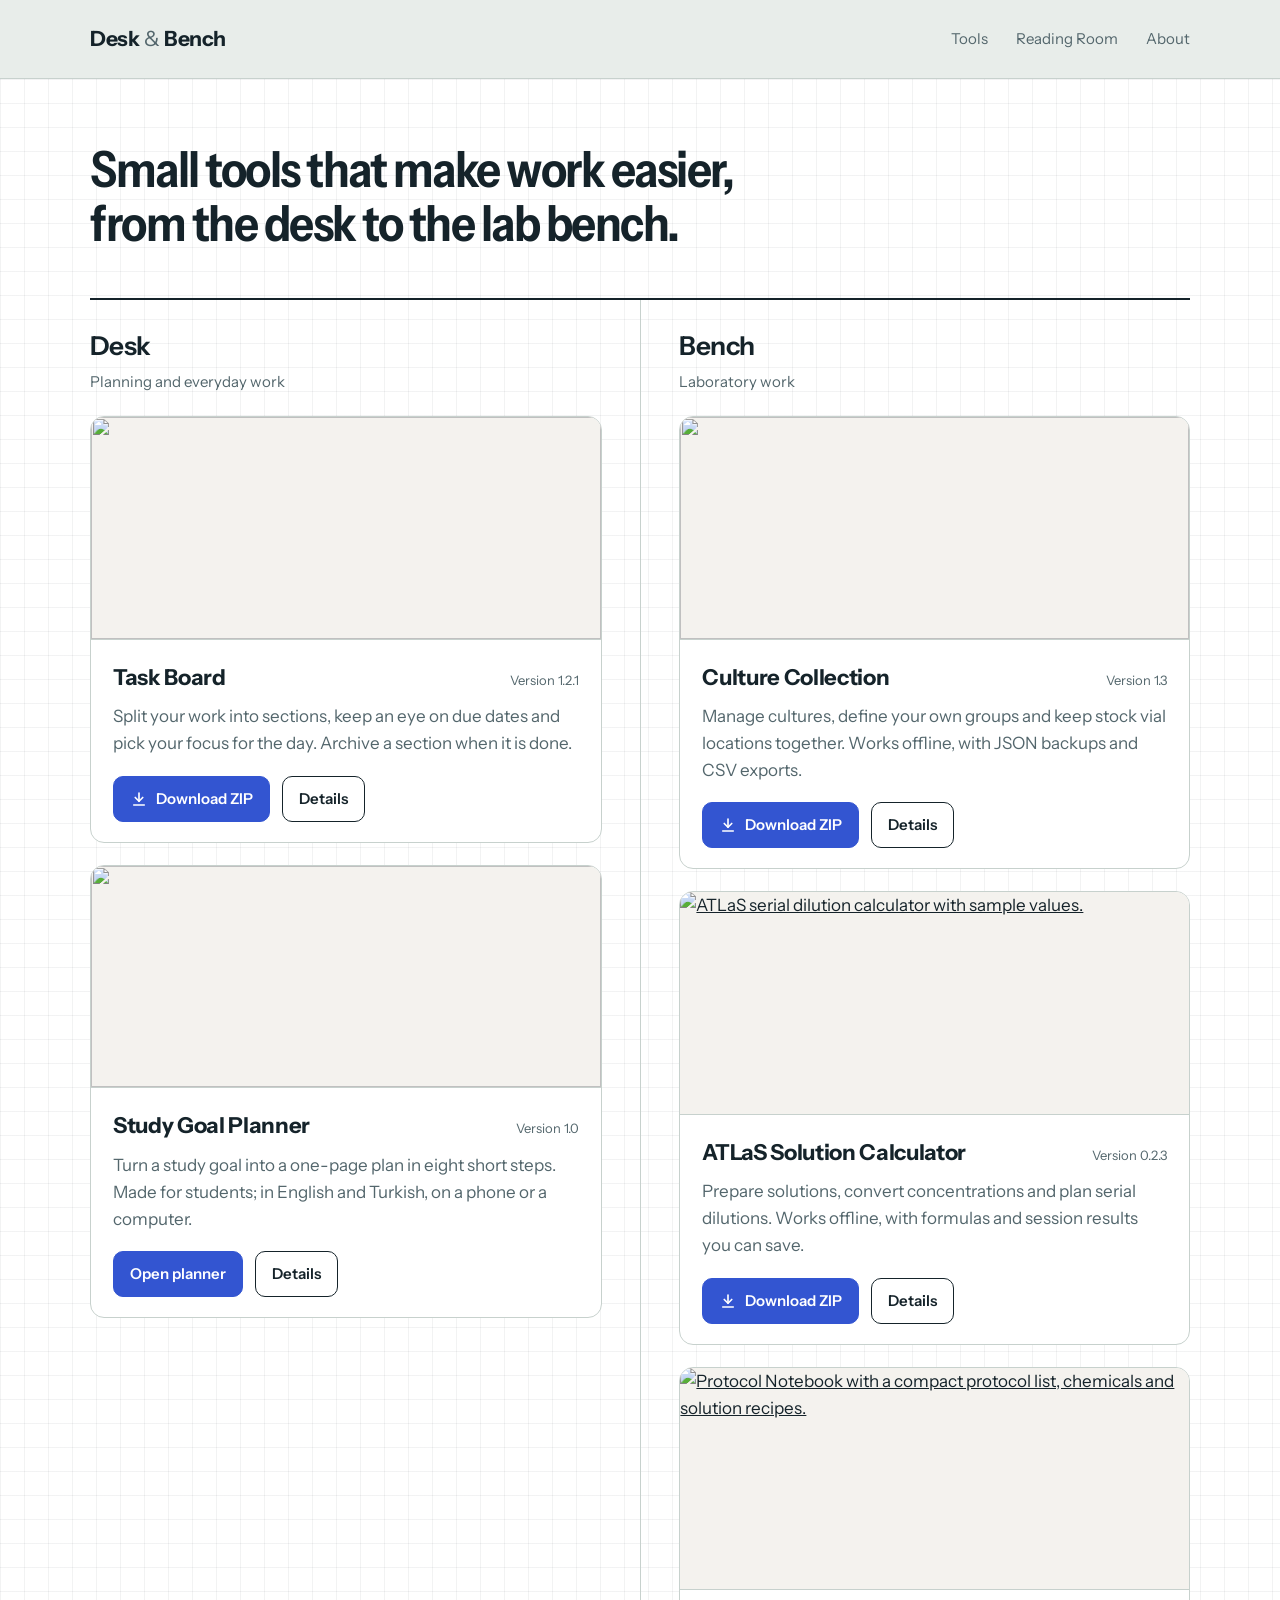
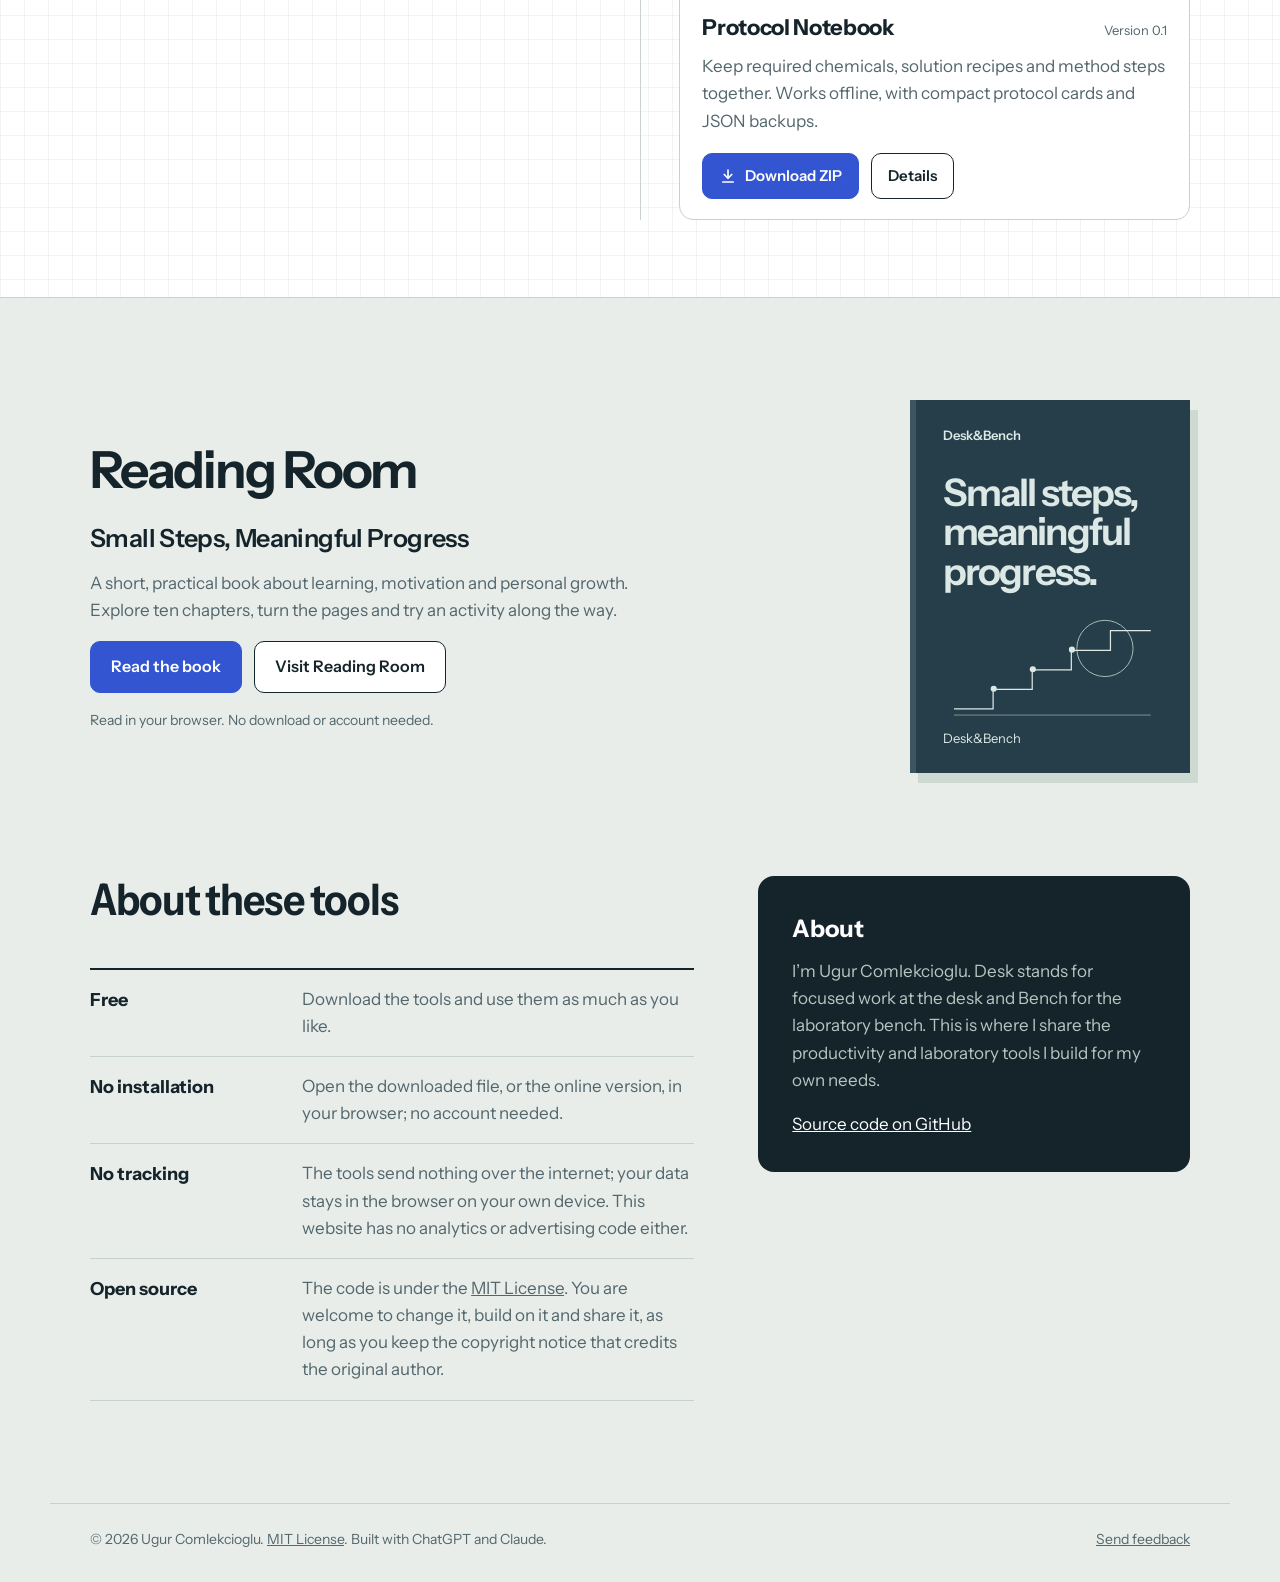
==== index.html @ 427b389a "Update Task Board to 1.2.1 without weekly and streak counters" ====
<!doctype html>
<html lang="en">
<head>
<meta charset="utf-8">
<meta name="viewport" content="width=device-width,initial-scale=1">
<title>Desk &amp; Bench — Small tools for work and science</title>
<meta name="description" content="Free productivity and laboratory tools. Tools for planning, study goals, culture inventory and solution calculations. Use them offline, without an account.">
<link rel="canonical" href="https://ugurlab.github.io/desk-and-bench/">
<meta property="og:title" content="Desk &amp; Bench — Small tools for work and science">
<meta property="og:description" content="Free productivity and laboratory tools. Tools for planning, study goals, culture inventory and solution calculations. Use them offline, without an account.">
<meta property="og:type" content="website">
<meta property="og:url" content="https://ugurlab.github.io/desk-and-bench/">
<meta property="og:image" content="https://ugurlab.github.io/task-board/assets/board-en-1200.webp">
<meta name="theme-color" content="#e8edea">
<link rel="preconnect" href="https://fonts.googleapis.com">
<link rel="preconnect" href="https://fonts.gstatic.com" crossorigin>
<link rel="stylesheet" href="https://fonts.googleapis.com/css2?family=Instrument+Sans:wdth,wght@75..100,400..700&amp;display=swap">
<link rel="stylesheet" href="style.css">
<link rel="stylesheet" href="reading-room.css">
</head>
<body>
<a class="skip" href="#main">Skip to content</a>
<header class="wrap site-head">
  <a class="brand" href="index.html">Desk<span class="amp">&amp;</span>Bench</a>
  <nav class="site-nav" aria-label="Main navigation">
    <a class="hide-sm" href="#tools">Tools</a>
    <a href="#reading-room">Reading Room</a>
    <a class="hide-sm" href="#about">About</a>
  </nav>
</header>
<main id="main">
<section class="hero" id="tools" aria-labelledby="h1">
  <div class="wrap hero-inner">
    <h1 id="h1">Small tools that make work easier, from the desk to the lab bench.</h1>
    <div class="shelves">
      <div class="shelf">
        <h2 class="shelf-name">Desk</h2><p class="shelf-what">Planning and everyday work</p>
        <article class="tool">
          <a class="thumb" href="/task-board/" tabindex="-1" aria-hidden="true"><img src="/task-board/assets/board-1.2.1-1200.webp" width="1200" height="675" alt="" loading="lazy"></a>
          <div class="tool-body">
            <div class="tool-top"><h3><a href="/task-board/" style="text-decoration:none">Task Board</a></h3><span class="version">Version 1.2.1</span></div>
            <p>Split your work into sections, keep an eye on due dates and pick your focus for the day. Archive a section when it is done.</p>
            <div class="actions">
              <a class="btn primary" href="https://github.com/ugurlab/task-board/releases/download/v1.2.1/task-board-1.2.1.zip"><svg viewBox="0 0 24 24" fill="none" stroke="currentColor" stroke-width="2.2" stroke-linecap="round" stroke-linejoin="round" aria-hidden="true"><path d="M12 4v11"/><path d="m7 10 5 5 5-5"/><path d="M5 20h14"/></svg>Download ZIP</a>
              <a class="btn" href="/task-board/">Details</a>
            </div>
          </div>
        </article>
        <article class="tool">
          <a class="thumb" href="/study-goal-planner/" tabindex="-1" aria-hidden="true"><img src="/study-goal-planner/assets/planner-en-1200.webp" width="1200" height="750" alt="" loading="lazy"></a>
          <div class="tool-body">
            <div class="tool-top"><h3><a href="/study-goal-planner/" style="text-decoration:none">Study Goal Planner</a></h3><span class="version">Version 1.0</span></div>
            <p>Turn a study goal into a one-page plan in eight short steps. Made for students; in English and Turkish, on a phone or a computer.</p>
            <div class="actions">
              <a class="btn primary" href="/study-goal-planner/app/">Open planner</a>
              <a class="btn" href="/study-goal-planner/">Details</a>
            </div>
          </div>
        </article>
      </div>
      <div class="shelf">
        <h2 class="shelf-name">Bench</h2><p class="shelf-what">Laboratory work</p>
        <article class="tool"><a class="thumb" href="/culture-collection/" tabindex="-1" aria-hidden="true"><img src="/culture-collection/assets/collection-en-1200.webp" width="1200" height="833" alt="" loading="lazy"></a><div class="tool-body"><div class="tool-top"><h3><a href="/culture-collection/" style="text-decoration:none">Culture Collection</a></h3><span class="version">Version 1.3</span></div><p>Manage cultures, define your own groups and keep stock vial locations together. Works offline, with JSON backups and CSV exports.</p><div class="actions"><a class="btn primary" href="/culture-collection/culture-collection.zip" download="desk-and-bench-culture-collection.zip"><svg viewBox="0 0 24 24" fill="none" stroke="currentColor" stroke-width="2.2" stroke-linecap="round" stroke-linejoin="round" aria-hidden="true"><path d="M12 4v11"/><path d="m7 10 5 5 5-5"/><path d="M5 20h14"/></svg>Download ZIP</a><a class="btn" href="/culture-collection/">Details</a></div></div></article>
      
<article class="tool"><a class="thumb" href="/atlas-solution-calculator/" tabindex="-1" aria-hidden="true"><img src="/atlas-solution-calculator/assets/atlas-0.2.3-1200.webp" width="1200" height="1305" alt="ATLaS serial dilution calculator with sample values." loading="lazy"></a><div class="tool-body"><div class="tool-top"><h3><a href="/atlas-solution-calculator/" style="text-decoration:none">ATLaS Solution Calculator</a></h3><span class="version">Version 0.2.3</span></div><p>Prepare solutions, convert concentrations and plan serial dilutions. Works offline, with formulas and session results you can save.</p><div class="actions"><a class="btn primary" href="https://github.com/ugurlab/atlas-solution-calculator/releases/download/v0.2.3/atlas-solution-calculator-0.2.3.zip"><svg viewBox="0 0 24 24" fill="none" stroke="currentColor" stroke-width="2.2" stroke-linecap="round" stroke-linejoin="round" aria-hidden="true"><path d="M12 4v11"/><path d="m7 10 5 5 5-5"/><path d="M5 20h14"/></svg>Download ZIP</a><a class="btn" href="/atlas-solution-calculator/">Details</a></div></div></article>
<article class="tool"><a class="thumb" href="/protocol-notebook/" tabindex="-1" aria-hidden="true"><img src="/protocol-notebook/assets/notebook-en-1200.webp" width="1200" height="834" alt="Protocol Notebook with a compact protocol list, chemicals and solution recipes." loading="lazy"></a><div class="tool-body"><div class="tool-top"><h3><a href="/protocol-notebook/" style="text-decoration:none">Protocol Notebook</a></h3><span class="version">Version 0.1</span></div><p>Keep required chemicals, solution recipes and method steps together. Works offline, with compact protocol cards and JSON backups.</p><div class="actions"><a class="btn primary" href="https://github.com/ugurlab/protocol-notebook/releases/download/v0.1/protocol-notebook-0.1.zip"><svg viewBox="0 0 24 24" fill="none" stroke="currentColor" stroke-width="2.2" stroke-linecap="round" stroke-linejoin="round" aria-hidden="true"><path d="M12 4v11"/><path d="m7 10 5 5 5-5"/><path d="M5 20h14"/></svg>Download ZIP</a><a class="btn" href="/protocol-notebook/">Details</a></div></div></article>
</div>
    </div>
  </div>
</section>

<section class="section wrap" id="reading-room" aria-labelledby="reading-h"><div class="reading-banner"><div><h2 id="reading-h">Reading Room</h2><p class="book-title">Small Steps, Meaningful Progress</p><p>A short, practical book about learning, motivation and personal growth. Explore ten chapters, turn the pages and try an activity along the way.</p><div class="actions"><a class="btn primary" href="reading-room/small-steps.html">Read the book</a><a class="btn" href="reading-room.html">Visit Reading Room</a></div><p class="fineprint">Read in your browser. No download or account needed.</p></div><a class="book-preview" href="reading-room/small-steps.html" aria-label="Read Small Steps, Meaningful Progress"><span class="publisher">Desk&amp;Bench</span><strong>Small steps,<br>meaningful<br>progress.</strong><svg  viewBox="0 0 360 175" fill="none" aria-hidden="true"><circle cx="265" cy="58" r="46" stroke="#afc8c0" stroke-width="1.5"/><path d="M18 157h64v-32h64V93h64V61h64V29h66" stroke="#dce8e5" stroke-width="2"/><path d="M18 167h322" stroke="#afc8c0"/><circle cx="83" cy="124" r="5" fill="#dce8e5"/><circle cx="147" cy="92" r="5" fill="#dce8e5"/><circle cx="211" cy="60" r="5" fill="#dce8e5"/></svg><span class="byline">Desk&amp;Bench</span></a></div></section>

<section class="section wrap two" id="about">
  <div aria-labelledby="pr-h">
    <div class="section-head"><h2 id="pr-h">About these tools</h2></div>
    <ul class="principles"><li><strong>Free</strong><span>Download the tools and use them as much as you like.</span></li><li><strong>No installation</strong><span>Open the downloaded file, or the online version, in your browser; no account needed.</span></li><li><strong>No tracking</strong><span>The tools send nothing over the internet; your data stays in the browser on your own device. This website has no analytics or advertising code either.</span></li><li><strong>Open source</strong><span>The code is under the <a href="https://github.com/ugurlab/desk-and-bench/blob/main/LICENSE">MIT License</a>. You are welcome to change it, build on it and share it, as long as you keep the copyright notice that credits the original author.</span></li></ul>
  </div>
  <aside class="about" aria-labelledby="about-h">
    <h2 id="about-h">About</h2>
    <p>I’m Ugur Comlekcioglu. Desk stands for focused work at the desk and Bench for the laboratory bench. This is where I share the productivity and laboratory tools I build for my own needs.</p>
    <a href="https://github.com/ugurlab/desk-and-bench">Source code on GitHub</a>
  </aside>
</section>
</main>
<footer class="wrap site-foot">
  <span>© 2026 Ugur Comlekcioglu. <a href="https://github.com/ugurlab/desk-and-bench/blob/main/LICENSE">MIT License</a>. Built with ChatGPT and Claude.</span>
  <a href="https://github.com/ugurlab/desk-and-bench/issues">Send feedback</a>
</footer>
</body>
</html>
---- style.css ----
/* Desk & Bench — catalogue site */
:root{
  color-scheme:light;
  --bench:#e8edea;      /* lab bench top */
  --paper:#ffffff;
  --ink:#15232a;
  --muted:#53666c;
  --line:#c7d1cd;
  --grid:rgba(21,35,42,.055);
  --nitrile:#3355d1;    /* actions */
  --nitrile-dark:#2441a8;
  --agar:#e5ae45;       /* sparing highlight */
  --wrap:1180px;
  --gutter:clamp(16px,4vw,40px);
}
*{box-sizing:border-box}
html{scroll-behavior:smooth}
body{
  margin:0;background:var(--bench);color:var(--ink);
  font-family:"Instrument Sans",system-ui,-apple-system,"Segoe UI",sans-serif;
  font-size:17px;line-height:1.6;
  -webkit-font-smoothing:antialiased;
  overflow-x:hidden;
}
img{display:block;max-width:100%;height:auto}
a{color:inherit}
p{margin:0 0 1em}
.wrap{max-width:var(--wrap);margin:0 auto;padding:0 var(--gutter)}
:focus-visible{outline:3px solid var(--agar);outline-offset:3px;border-radius:4px}
.skip{position:absolute;left:-9999px}
.skip:focus{left:16px;top:12px;background:var(--paper);padding:8px 12px;z-index:10}

/* ---------- header ---------- */
.site-head{display:flex;align-items:center;justify-content:space-between;gap:16px;padding-top:22px;padding-bottom:22px}
.brand{font-weight:700;font-size:21px;letter-spacing:-.02em;text-decoration:none;white-space:nowrap}
.brand .amp{font-weight:400;color:var(--muted);padding:0 .22em}
.site-nav{display:flex;align-items:center;gap:clamp(14px,2.5vw,28px);font-size:15px}
.site-nav a{text-decoration:none;color:var(--muted)}
.site-nav a:hover{color:var(--ink)}
.site-nav .lang{color:var(--ink);border:1px solid var(--line);border-radius:999px;padding:4px 12px;background:var(--paper)}

/* ---------- hero ---------- */
.hero{
  position:relative;
  background-color:var(--paper);
  background-image:
    linear-gradient(var(--grid) 1px,transparent 1px),
    linear-gradient(90deg,var(--grid) 1px,transparent 1px);
  background-size:24px 24px;
  border-top:1px solid var(--line);border-bottom:1px solid var(--line);
  overflow:hidden;
}
.hero-inner{padding-top:clamp(40px,5vw,72px);padding-bottom:clamp(44px,6vw,80px)}
.hero h1{
  font-size:clamp(32px,3.9vw,56px);line-height:1.08;letter-spacing:-.03em;
  font-weight:650;font-stretch:88%;margin:0 0 clamp(28px,4vw,48px);
  max-width:24ch;text-wrap:balance;
}
.hero .lead{font-size:clamp(18px,1.5vw,20px);color:var(--muted);max-width:52ch;margin:0 0 26px}
.hero .back{display:inline-block;font-size:15px;color:var(--muted);text-decoration:none;margin-bottom:18px}
.hero .back:hover{color:var(--ink);text-decoration:underline}
.tool-hero{display:grid;grid-template-columns:minmax(0,1fr) auto;gap:24px 48px;align-items:end;margin-bottom:clamp(28px,4vw,44px)}
.tool-hero h1{margin-bottom:14px}
.tool-hero .lead{margin:0}
.tool-hero .cta .fineprint{margin-top:12px}
.actions{display:flex;flex-wrap:wrap;gap:12px;align-items:center}
.btn{
  display:inline-flex;align-items:center;gap:8px;
  padding:12px 20px;border-radius:10px;font-weight:600;font-size:16px;
  text-decoration:none;border:1.5px solid var(--ink);background:var(--paper);color:var(--ink);
  transition:background .15s,color .15s,border-color .15s;
}
.btn:hover{background:var(--ink);color:var(--paper)}
.btn.primary{background:var(--nitrile);border-color:var(--nitrile);color:#fff}
.btn.primary:hover{background:var(--nitrile-dark);border-color:var(--nitrile-dark)}
.btn svg{width:18px;height:18px;flex:0 0 auto}
.fineprint{font-size:14px;color:var(--muted);margin:16px 0 0;max-width:40ch}

/* screenshot sits within the page width */
.shot{margin:0}
.shot-frame{
  background:#f4f2ee;border:1px solid var(--line);
  border-radius:14px;overflow:hidden;
  box-shadow:0 30px 60px -30px rgba(21,35,42,.35),0 8px 18px -10px rgba(21,35,42,.2);
}
.shot figcaption{font-size:13px;color:var(--muted);margin-top:10px}

/* ---------- sections ---------- */
.section{padding-top:clamp(56px,8vw,104px);padding-bottom:clamp(56px,8vw,104px)}
.section + .section{padding-top:0}
.section-head{max-width:640px;margin-bottom:clamp(28px,4vw,44px)}
.section-head h2{font-size:clamp(30px,3.4vw,44px);line-height:1.1;letter-spacing:-.025em;font-weight:650;font-stretch:90%;margin:0 0 12px}
.section-head p{color:var(--muted);margin:0}

/* ---------- shelves ---------- */
.shelves{display:grid;grid-template-columns:1fr 1fr;gap:0;border-top:2px solid var(--ink)}
.shelf{padding:26px 0 0;display:flex;flex-direction:column}
.shelf > .tool{flex:0 0 auto}
.shelf > .slot{flex:1}
.shelf > .tool + .tool{margin-top:22px}
.shelf + .shelf{border-left:1px solid var(--line);padding-left:clamp(20px,3vw,40px)}
.shelf:first-child{padding-right:clamp(20px,3vw,40px)}
.shelf-name{font-size:26px;font-weight:650;letter-spacing:-.02em;margin:0}
.shelf-what{color:var(--muted);font-size:15px;margin:2px 0 22px}
.tool{background:var(--paper);border:1px solid var(--line);border-radius:14px;padding:22px 22px 20px}
.tool-top{display:flex;align-items:baseline;justify-content:space-between;gap:12px;flex-wrap:wrap}
.tool h3{font-size:22px;letter-spacing:-.015em;margin:0}
.version{font-size:13px;color:var(--muted);white-space:nowrap}
.tool p{color:var(--muted);margin:8px 0 18px;max-width:46ch}
.tool .actions .btn{padding:10px 16px;font-size:15px}
.tool{display:flex;flex-direction:column}
.thumb{display:block;margin:-22px -22px 20px;border-bottom:1px solid var(--line);border-radius:13px 13px 0 0;overflow:hidden;background:#f4f2ee;aspect-ratio:16 / 7}
.thumb img{width:100%;height:100%;object-fit:cover;object-position:left top}
.tool-body{display:flex;flex-direction:column;flex:1}
.tool-body .actions{margin-top:auto}
.slot{
  border:1.5px dashed var(--line);border-radius:14px;padding:22px;
  color:var(--muted);min-height:168px;display:flex;flex-direction:column;justify-content:center;gap:6px;
}
.slot strong{color:var(--ink);font-weight:600;display:flex;align-items:center;gap:10px}
.slot strong::before{content:"";width:10px;height:10px;border-radius:50%;background:var(--agar);flex:0 0 auto}
.slot p{margin:0;max-width:40ch}

/* ---------- task board features ---------- */
.feature-wrap{background:var(--paper);border-top:1px solid var(--line);border-bottom:1px solid var(--line)}
.features{list-style:none;margin:0;padding:0;display:grid;grid-template-columns:repeat(auto-fit,minmax(230px,1fr));gap:clamp(22px,3vw,36px)}
.features li{border-left:4px solid var(--c);padding-left:16px}
.features h3{font-size:18px;margin:0 0 4px;letter-spacing:-.01em}
.features p{color:var(--muted);font-size:16px;margin:0}

.steps{list-style:none;counter-reset:s;margin:clamp(40px,6vw,64px) 0 0;padding:0;display:grid;grid-template-columns:repeat(4,1fr);gap:0;border-top:1px solid var(--line)}
.steps li{counter-increment:s;padding:20px 20px 0 0}
.steps li + li{padding-left:20px;border-left:1px solid var(--line)}
.steps li::before{content:counter(s);display:block;font-size:40px;font-weight:600;font-stretch:80%;line-height:1;color:var(--nitrile);margin-bottom:10px}
.steps strong{display:block;font-size:17px}
.steps span{color:var(--muted);font-size:15px}
.steps-title{font-size:20px;margin:clamp(40px,6vw,64px) 0 0;letter-spacing:-.01em}
.steps-title + .steps{margin-top:16px}

/* ---------- questions & about ---------- */
.two{display:grid;grid-template-columns:minmax(0,7fr) minmax(0,5fr);gap:clamp(32px,5vw,72px);align-items:start}
.faq details{border-bottom:1px solid var(--line);padding:16px 0}
.faq details:first-of-type{border-top:2px solid var(--ink)}
.faq summary{cursor:pointer;font-weight:600;font-size:18px;list-style:none;display:flex;justify-content:space-between;gap:16px}
.faq summary::-webkit-details-marker{display:none}
.faq summary::after{content:"+";font-weight:400;font-size:24px;line-height:1;color:var(--muted);transition:transform .2s}
.faq details[open] summary::after{transform:rotate(45deg)}
.faq details p{color:var(--muted);margin:10px 0 0;max-width:62ch}
.principles{list-style:none;margin:0;padding:0;border-top:2px solid var(--ink)}
.principles li{display:grid;grid-template-columns:minmax(120px,1fr) 2fr;gap:16px;padding:16px 0;border-bottom:1px solid var(--line)}
.principles strong{font-size:18px}
.principles span{color:var(--muted)}
.about{background:var(--ink);color:#e6ecea;border-radius:16px;padding:clamp(24px,3vw,34px)}
.about h2{color:#fff;font-size:24px;margin:0 0 10px;letter-spacing:-.015em}
.about p{color:#b8c6c2}
.about a{color:#fff}

/* ---------- footer ---------- */
.site-foot{display:flex;justify-content:space-between;gap:16px;flex-wrap:wrap;font-size:14px;color:var(--muted);border-top:1px solid var(--line);padding-top:24px;padding-bottom:32px}

/* ---------- responsive ---------- */
@media (max-width:900px){
  .tool-hero{grid-template-columns:1fr}
  .hero .lead{max-width:44ch}
  .steps{grid-template-columns:1fr 1fr;row-gap:24px}
  .steps li:nth-child(3){padding-left:0;border-left:none}
  .two{grid-template-columns:1fr}
}
@media (max-width:640px){
  .site-nav .hide-sm{display:none}
  .shot-frame{overflow-x:hidden}
  .shot-frame img{width:760px;max-width:none}
  .shelves{grid-template-columns:1fr}
  .principles li{grid-template-columns:1fr;gap:2px}
  .shelf:first-child{padding-right:0}
  .shelf + .shelf{border-left:none;padding-left:0;margin-top:34px;border-top:1px solid var(--line)}
  .steps{grid-template-columns:1fr}
  .steps li,.steps li + li{padding:18px 0 0;border-left:none}
  .steps li + li{border-top:1px solid var(--line);margin-top:18px}
}
@media (prefers-reduced-motion:reduce){html{scroll-behavior:auto}*{transition:none!important}}
---- reading-room.css ----
.reading-banner{display:grid;grid-template-columns:minmax(0,1fr) minmax(200px,280px);gap:48px;align-items:center}.reading-banner h2,.reading-banner h1{font-size:clamp(34px,4vw,52px);line-height:1.08;letter-spacing:-.04em;margin:0 0 20px;font-weight:650}.reading-banner p{color:var(--muted);max-width:51ch}.reading-banner .book-title{font-size:25px;color:var(--ink);font-weight:600;letter-spacing:-.025em;margin-bottom:12px}.book-preview{display:flex;flex-direction:column;aspect-ratio:3/4;background:#263e49;color:#dce8e5;padding:25px 27px;text-decoration:none;border-left:6px solid #3c5660;box-shadow:8px 10px 0 #ced9d2;max-width:280px;width:100%;justify-self:center}.book-preview .publisher{font-size:13px;font-weight:600}.book-preview strong{font-size:clamp(28px,3vw,38px);line-height:1.04;letter-spacing:-.05em;margin-top:27px;font-weight:650}.book-preview svg{width:100%;height:auto;margin:auto 0 8px}.book-preview .byline{font-size:13px}.room-page{border-top:1px solid var(--line)}.room-page .reading-banner{grid-template-columns:minmax(0,1fr) minmax(240px,340px)}.room-page .book-preview{max-width:320px}.room-page h1{max-width:16ch}.room-note{border-top:1px solid var(--line);margin-top:64px;padding-top:26px;max-width:64ch}.room-note h2{font-size:25px;letter-spacing:-.025em}.room-note p{color:var(--muted)}@media(max-width:640px){.reading-banner,.room-page .reading-banner{grid-template-columns:1fr;gap:36px}.book-preview{justify-self:start;max-width:240px}.room-page .book-preview{max-width:280px}.reading-banner .actions{gap:10px}.reading-banner .btn{font-size:15px;padding:11px 15px}}
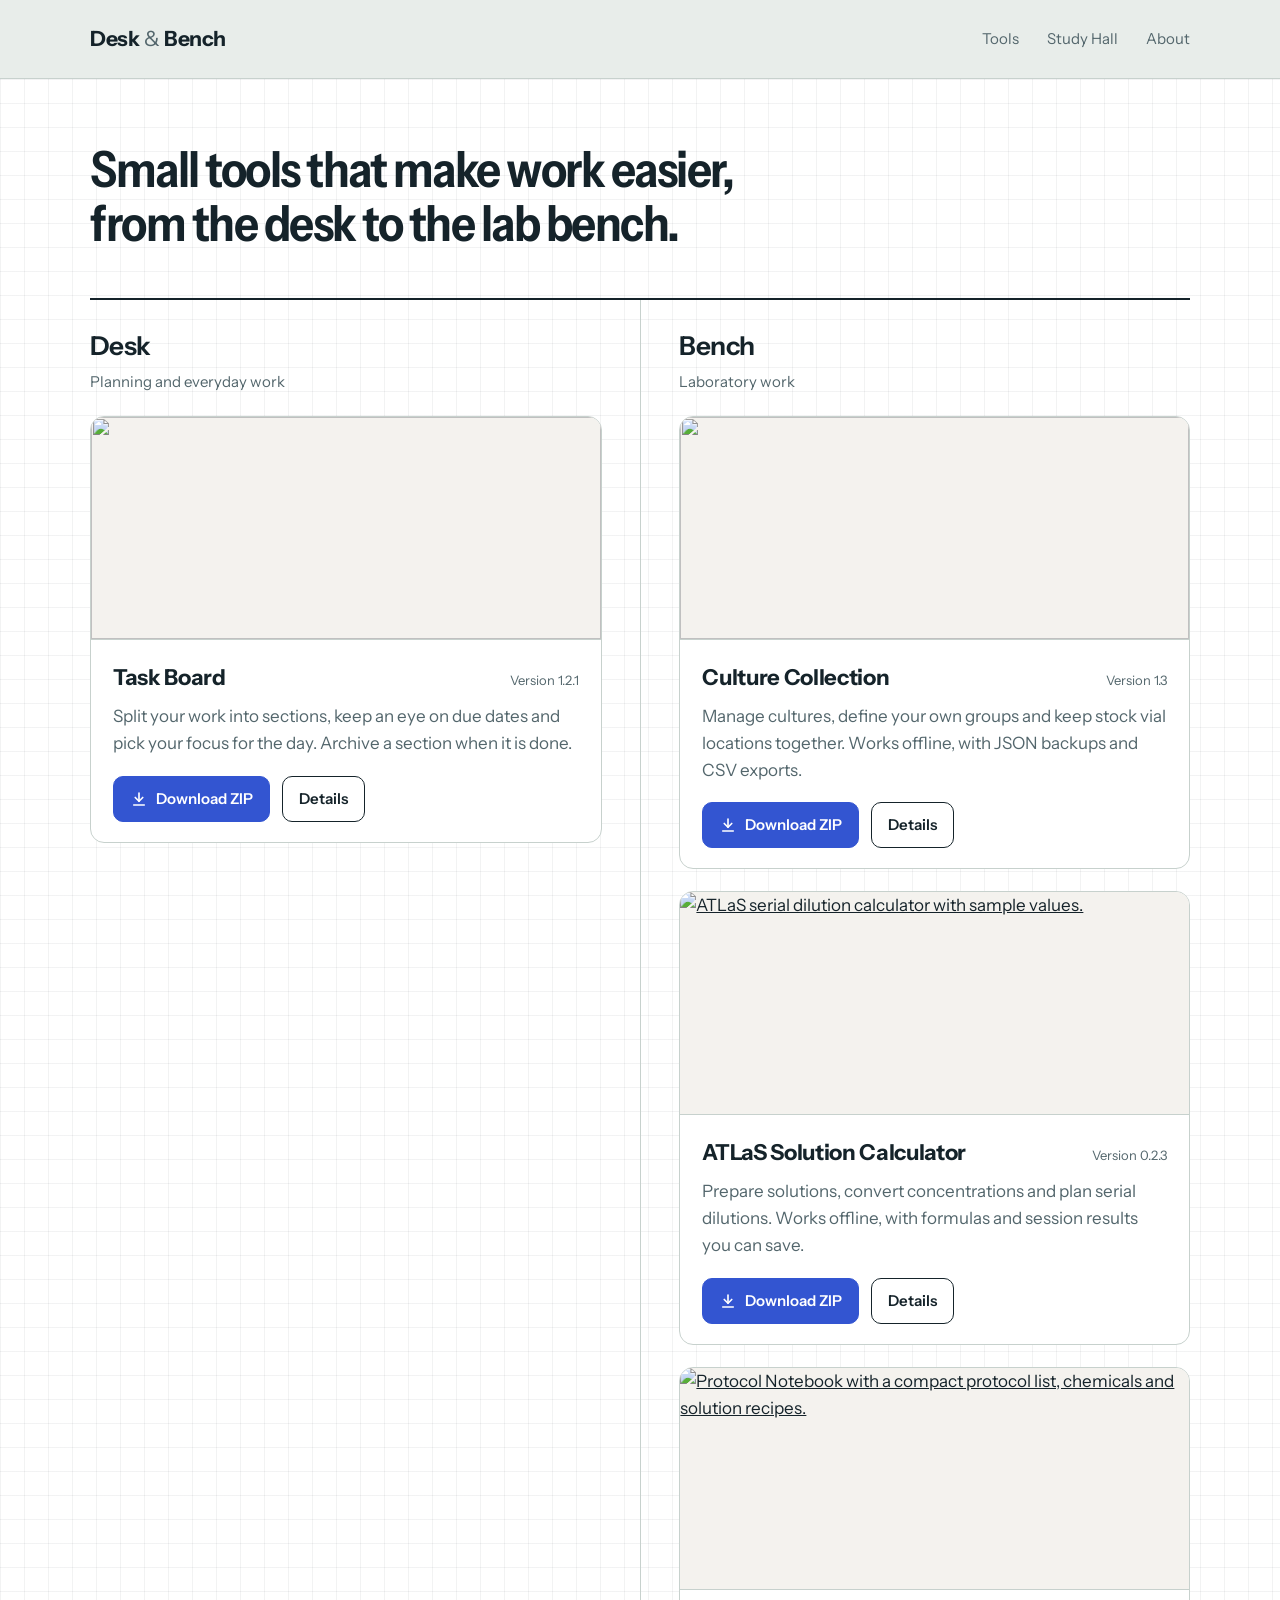
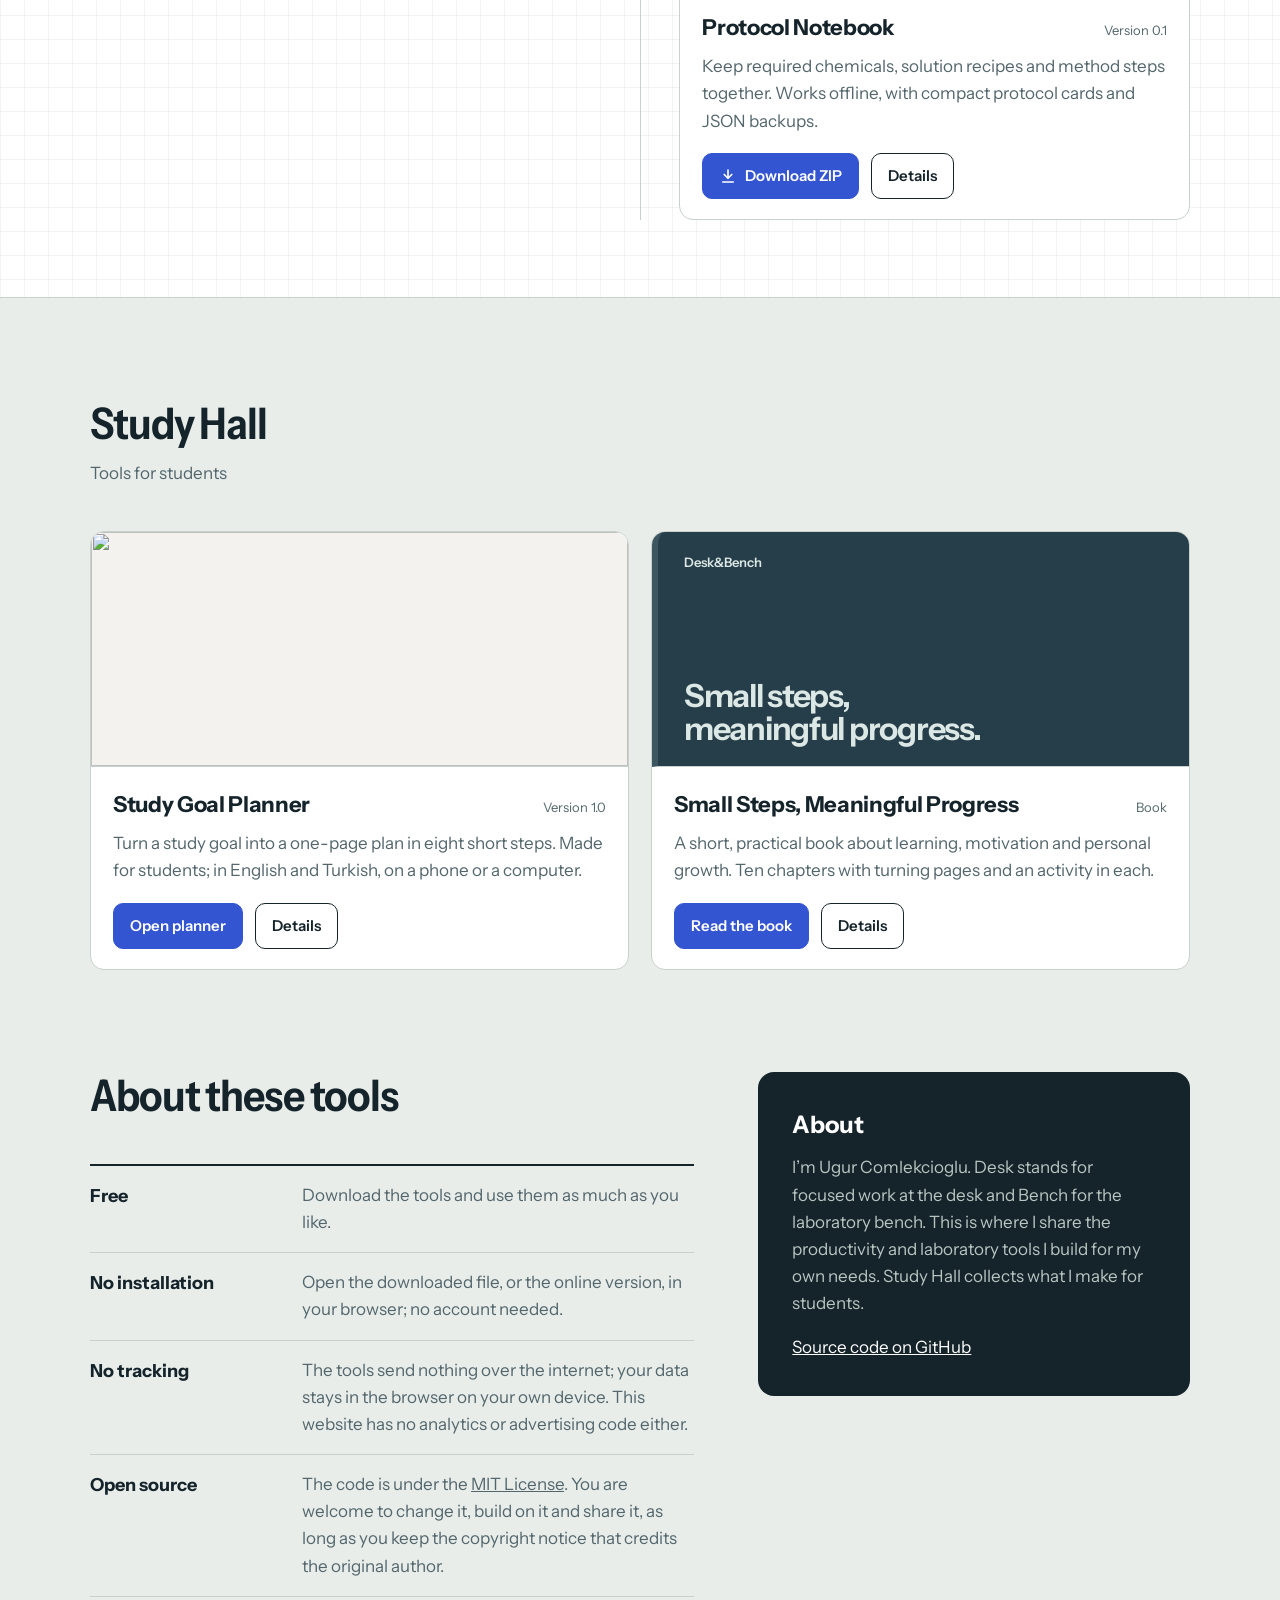
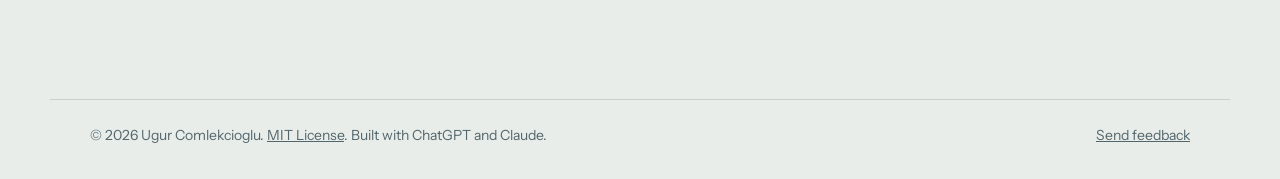
==== commit 0386c712: "Rename Reading Room to Study Hall and move Study Goal Planner there Study Hall, subtitled "Tools for" ====
--- a/index.html
+++ b/index.html
@@ -16,7 +16,7 @@
 <link rel="preconnect" href="https://fonts.gstatic.com" crossorigin>
 <link rel="stylesheet" href="https://fonts.googleapis.com/css2?family=Instrument+Sans:wdth,wght@75..100,400..700&amp;display=swap">
 <link rel="stylesheet" href="style.css">
-<link rel="stylesheet" href="reading-room.css">
+<link rel="stylesheet" href="study-hall.css">
 </head>
 <body>
 <a class="skip" href="#main">Skip to content</a>
@@ -24,7 +24,7 @@
   <a class="brand" href="index.html">Desk<span class="amp">&amp;</span>Bench</a>
   <nav class="site-nav" aria-label="Main navigation">
     <a class="hide-sm" href="#tools">Tools</a>
-    <a href="#reading-room">Reading Room</a>
+    <a href="#study-hall">Study Hall</a>
     <a class="hide-sm" href="#about">About</a>
   </nav>
 </header>
@@ -46,17 +46,6 @@
             </div>
           </div>
         </article>
-        <article class="tool">
-          <a class="thumb" href="/study-goal-planner/" tabindex="-1" aria-hidden="true"><img src="/study-goal-planner/assets/planner-en-1200.webp" width="1200" height="750" alt="" loading="lazy"></a>
-          <div class="tool-body">
-            <div class="tool-top"><h3><a href="/study-goal-planner/" style="text-decoration:none">Study Goal Planner</a></h3><span class="version">Version 1.0</span></div>
-            <p>Turn a study goal into a one-page plan in eight short steps. Made for students; in English and Turkish, on a phone or a computer.</p>
-            <div class="actions">
-              <a class="btn primary" href="/study-goal-planner/app/">Open planner</a>
-              <a class="btn" href="/study-goal-planner/">Details</a>
-            </div>
-          </div>
-        </article>
       </div>
       <div class="shelf">
         <h2 class="shelf-name">Bench</h2><p class="shelf-what">Laboratory work</p>
@@ -69,7 +58,33 @@
   </div>
 </section>
 
-<section class="section wrap" id="reading-room" aria-labelledby="reading-h"><div class="reading-banner"><div><h2 id="reading-h">Reading Room</h2><p class="book-title">Small Steps, Meaningful Progress</p><p>A short, practical book about learning, motivation and personal growth. Explore ten chapters, turn the pages and try an activity along the way.</p><div class="actions"><a class="btn primary" href="reading-room/small-steps.html">Read the book</a><a class="btn" href="reading-room.html">Visit Reading Room</a></div><p class="fineprint">Read in your browser. No download or account needed.</p></div><a class="book-preview" href="reading-room/small-steps.html" aria-label="Read Small Steps, Meaningful Progress"><span class="publisher">Desk&amp;Bench</span><strong>Small steps,<br>meaningful<br>progress.</strong><svg  viewBox="0 0 360 175" fill="none" aria-hidden="true"><circle cx="265" cy="58" r="46" stroke="#afc8c0" stroke-width="1.5"/><path d="M18 157h64v-32h64V93h64V61h64V29h66" stroke="#dce8e5" stroke-width="2"/><path d="M18 167h322" stroke="#afc8c0"/><circle cx="83" cy="124" r="5" fill="#dce8e5"/><circle cx="147" cy="92" r="5" fill="#dce8e5"/><circle cx="211" cy="60" r="5" fill="#dce8e5"/></svg><span class="byline">Desk&amp;Bench</span></a></div></section>
+<section class="section wrap" id="study-hall" aria-labelledby="study-h">
+  <div class="section-head"><h2 id="study-h">Study Hall</h2><p>Tools for students</p></div>
+  <div class="hall-grid">
+        <article class="tool">
+          <a class="thumb" href="/study-goal-planner/" tabindex="-1" aria-hidden="true"><img src="/study-goal-planner/assets/planner-en-1200.webp" width="1200" height="750" alt="" loading="lazy"></a>
+          <div class="tool-body">
+            <div class="tool-top"><h3><a href="/study-goal-planner/" style="text-decoration:none">Study Goal Planner</a></h3><span class="version">Version 1.0</span></div>
+            <p>Turn a study goal into a one-page plan in eight short steps. Made for students; in English and Turkish, on a phone or a computer.</p>
+            <div class="actions">
+              <a class="btn primary" href="/study-goal-planner/app/">Open planner</a>
+              <a class="btn" href="/study-goal-planner/">Details</a>
+            </div>
+          </div>
+        </article>
+        <article class="tool">
+          <a class="thumb book-thumb" href="study-hall/small-steps.html" tabindex="-1" aria-hidden="true"><span class="publisher">Desk&amp;Bench</span><strong>Small steps, meaningful progress.</strong></a>
+          <div class="tool-body">
+            <div class="tool-top"><h3><a href="study-hall/small-steps.html" style="text-decoration:none">Small Steps, Meaningful Progress</a></h3><span class="version">Book</span></div>
+            <p>A short, practical book about learning, motivation and personal growth. Ten chapters with turning pages and an activity in each.</p>
+            <div class="actions">
+              <a class="btn primary" href="study-hall/small-steps.html">Read the book</a>
+              <a class="btn" href="study-hall.html#about-book">Details</a>
+            </div>
+          </div>
+        </article>
+  </div>
+</section>
 
 <section class="section wrap two" id="about">
   <div aria-labelledby="pr-h">
@@ -78,7 +93,7 @@
   </div>
   <aside class="about" aria-labelledby="about-h">
     <h2 id="about-h">About</h2>
-    <p>I’m Ugur Comlekcioglu. Desk stands for focused work at the desk and Bench for the laboratory bench. This is where I share the productivity and laboratory tools I build for my own needs.</p>
+    <p>I’m Ugur Comlekcioglu. Desk stands for focused work at the desk and Bench for the laboratory bench. This is where I share the productivity and laboratory tools I build for my own needs. Study Hall collects what I make for students.</p>
     <a href="https://github.com/ugurlab/desk-and-bench">Source code on GitHub</a>
   </aside>
 </section>
@@ -89,4 +104,4 @@
 </footer>
 </body>
 </html>
-
+
--- a/study-hall.css
+++ b/study-hall.css
@@ -0,0 +1,4 @@
+
+.reading-banner{display:grid;grid-template-columns:minmax(0,1fr) minmax(200px,280px);gap:48px;align-items:center}.reading-banner h2,.reading-banner h1{font-size:clamp(34px,4vw,52px);line-height:1.08;letter-spacing:-.04em;margin:0 0 20px;font-weight:650}.reading-banner p{color:var(--muted);max-width:51ch}.reading-banner .book-title{font-size:25px;color:var(--ink);font-weight:600;letter-spacing:-.025em;margin-bottom:12px}.book-preview{display:flex;flex-direction:column;aspect-ratio:3/4;background:#263e49;color:#dce8e5;padding:25px 27px;text-decoration:none;border-left:6px solid #3c5660;box-shadow:8px 10px 0 #ced9d2;max-width:280px;width:100%;justify-self:center}.book-preview .publisher{font-size:13px;font-weight:600}.book-preview strong{font-size:clamp(28px,3vw,38px);line-height:1.04;letter-spacing:-.05em;margin-top:27px;font-weight:650}.book-preview svg{width:100%;height:auto;margin:auto 0 8px}.book-preview .byline{font-size:13px}.room-page{border-top:1px solid var(--line)}.room-page .reading-banner{grid-template-columns:minmax(0,1fr) minmax(240px,340px)}.room-page .book-preview{max-width:320px}.room-page h1{max-width:16ch}.room-note{border-top:1px solid var(--line);margin-top:64px;padding-top:26px;max-width:64ch}.room-note h2{font-size:25px;letter-spacing:-.025em}.room-note p{color:var(--muted)}@media(max-width:640px){.reading-banner,.room-page .reading-banner{grid-template-columns:1fr;gap:36px}.book-preview{justify-self:start;max-width:240px}.room-page .book-preview{max-width:280px}.reading-banner .actions{gap:10px}.reading-banner .btn{font-size:15px;padding:11px 15px}}
+
+.hall-grid{display:grid;grid-template-columns:repeat(2,minmax(0,1fr));gap:22px;align-items:start}.hall-grid .tool p{max-width:none}.book-thumb{display:flex;flex-direction:column;justify-content:space-between;background:#263e49;color:#dce8e5;padding:20px 26px;text-decoration:none;border-left:6px solid #3c5660}.book-thumb .publisher{font-size:13px;font-weight:600}.book-thumb strong{font-size:clamp(24px,2.6vw,32px);line-height:1.05;letter-spacing:-.04em;font-weight:650;max-width:14ch}.room-page .section-head h1{font-size:clamp(34px,4vw,52px);line-height:1.08;letter-spacing:-.04em;margin:0 0 12px;font-weight:650}@media(max-width:760px){.hall-grid{grid-template-columns:1fr}}
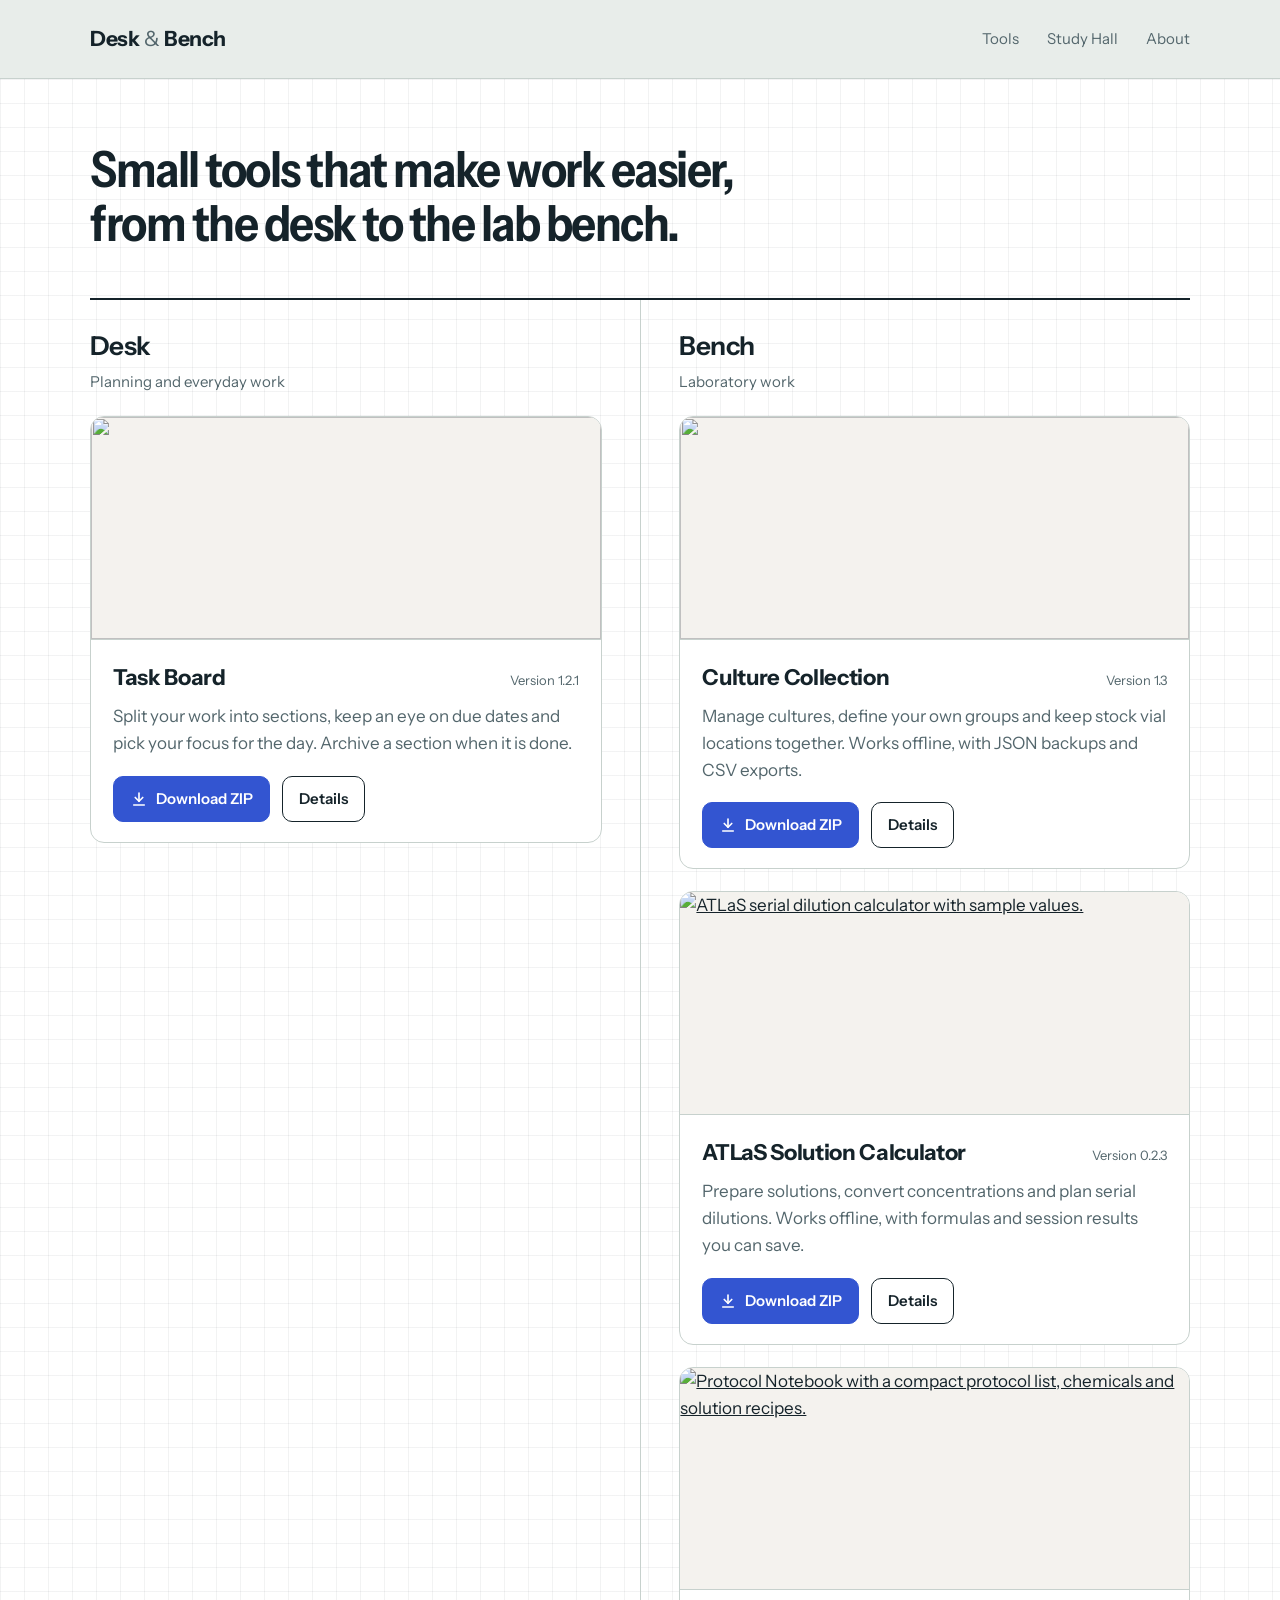
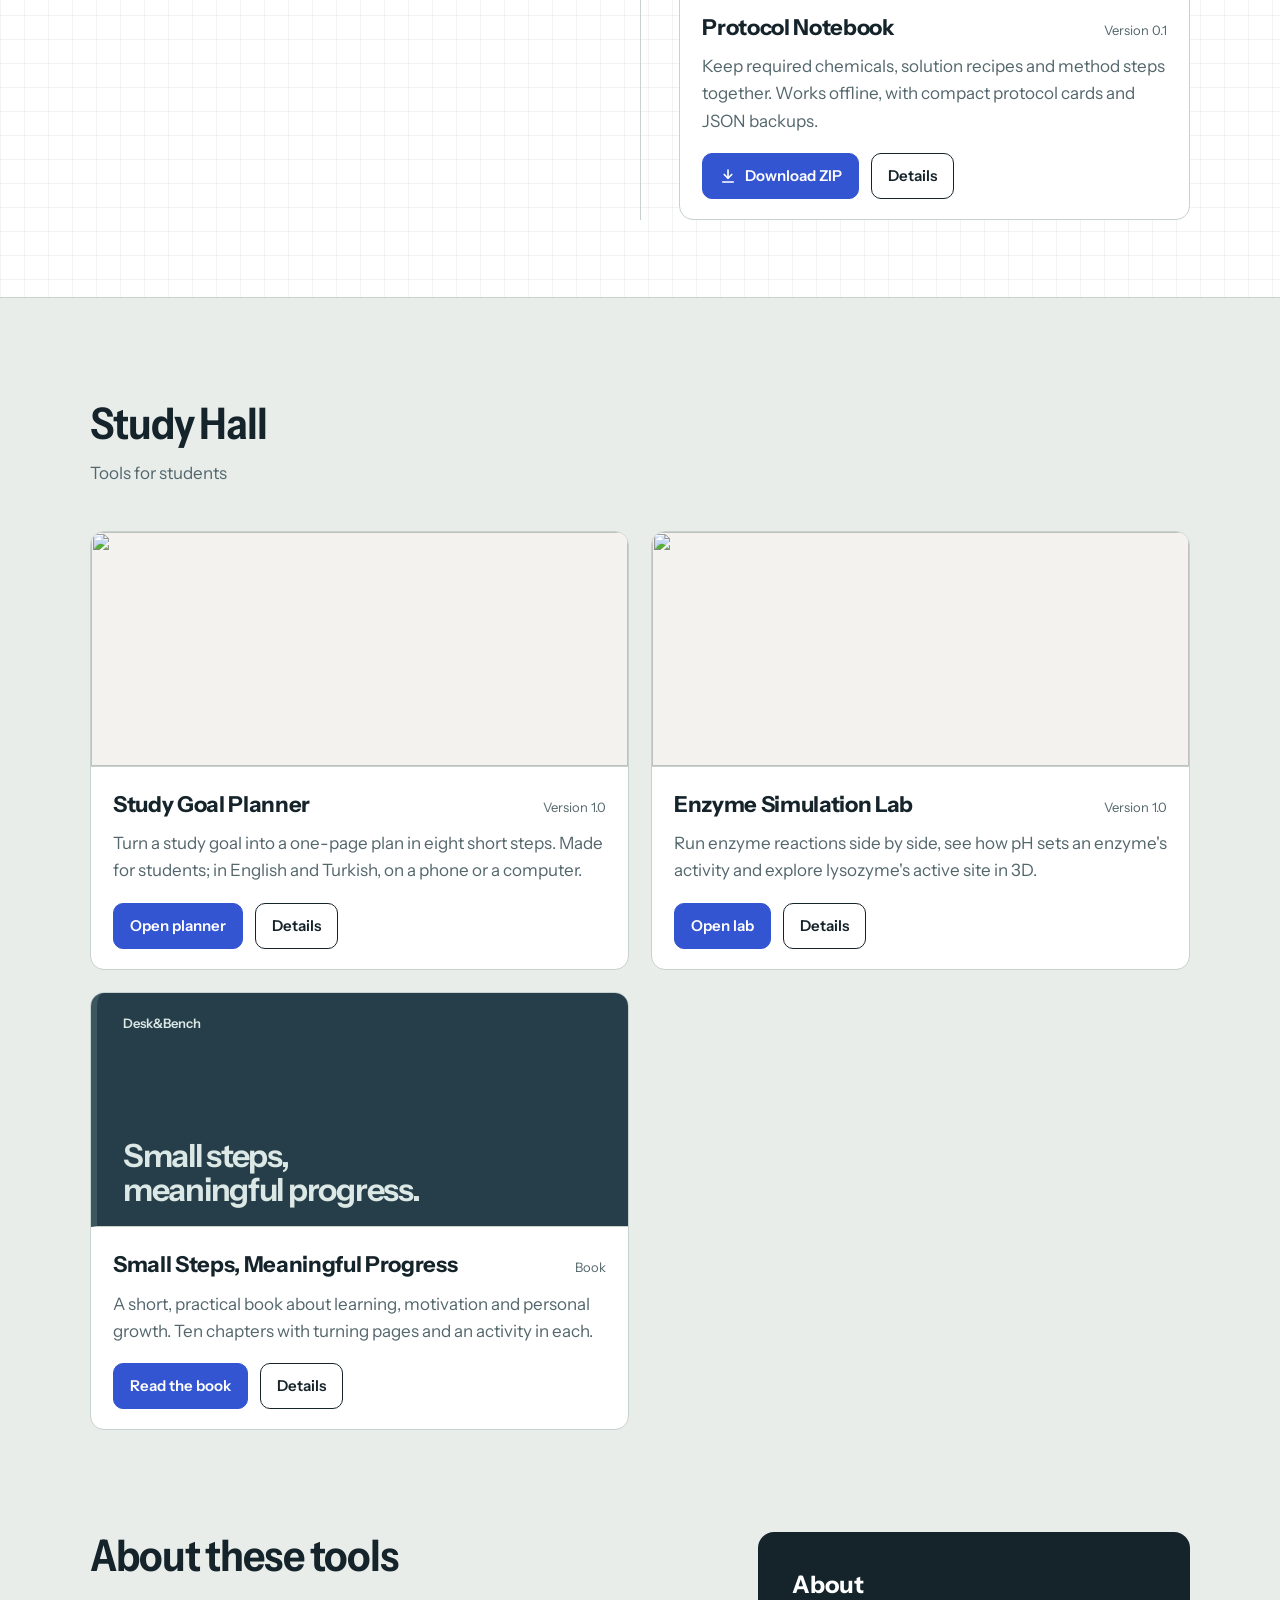
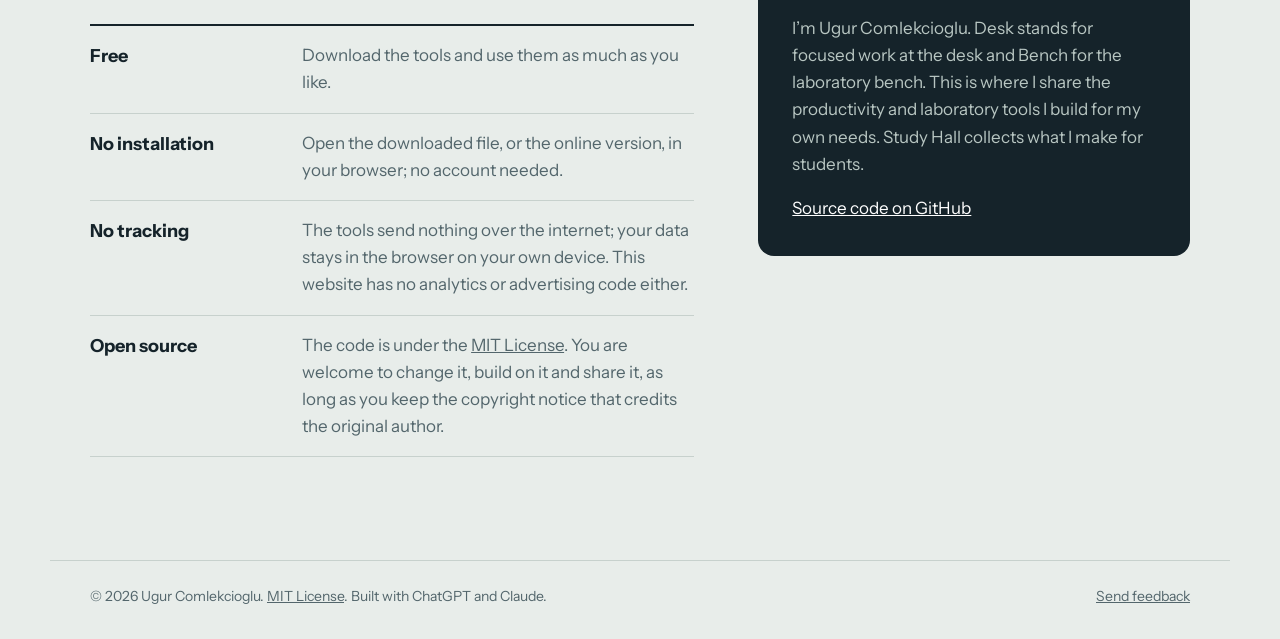
==== commit 4096a4d9: "Add Enzyme Simulation Lab 1.0 to Study Hall New card on the catalogue and the Study Hall page, besid" ====
--- a/index.html
+++ b/index.html
@@ -73,6 +73,17 @@
           </div>
         </article>
         <article class="tool">
+          <a class="thumb" href="/enzyme-simulation-lab/" tabindex="-1" aria-hidden="true"><img src="/enzyme-simulation-lab/assets/lysozyme-en-1200.webp" width="1200" height="750" alt="" loading="lazy"></a>
+          <div class="tool-body">
+            <div class="tool-top"><h3><a href="/enzyme-simulation-lab/" style="text-decoration:none">Enzyme Simulation Lab</a></h3><span class="version">Version 1.0</span></div>
+            <p>Run enzyme reactions side by side, see how pH sets an enzyme's activity and explore lysozyme's active site in 3D.</p>
+            <div class="actions">
+              <a class="btn primary" href="/enzyme-simulation-lab/app/">Open lab</a>
+              <a class="btn" href="/enzyme-simulation-lab/">Details</a>
+            </div>
+          </div>
+        </article>
+        <article class="tool">
           <a class="thumb book-thumb" href="study-hall/small-steps.html" tabindex="-1" aria-hidden="true"><span class="publisher">Desk&amp;Bench</span><strong>Small steps, meaningful progress.</strong></a>
           <div class="tool-body">
             <div class="tool-top"><h3><a href="study-hall/small-steps.html" style="text-decoration:none">Small Steps, Meaningful Progress</a></h3><span class="version">Book</span></div>
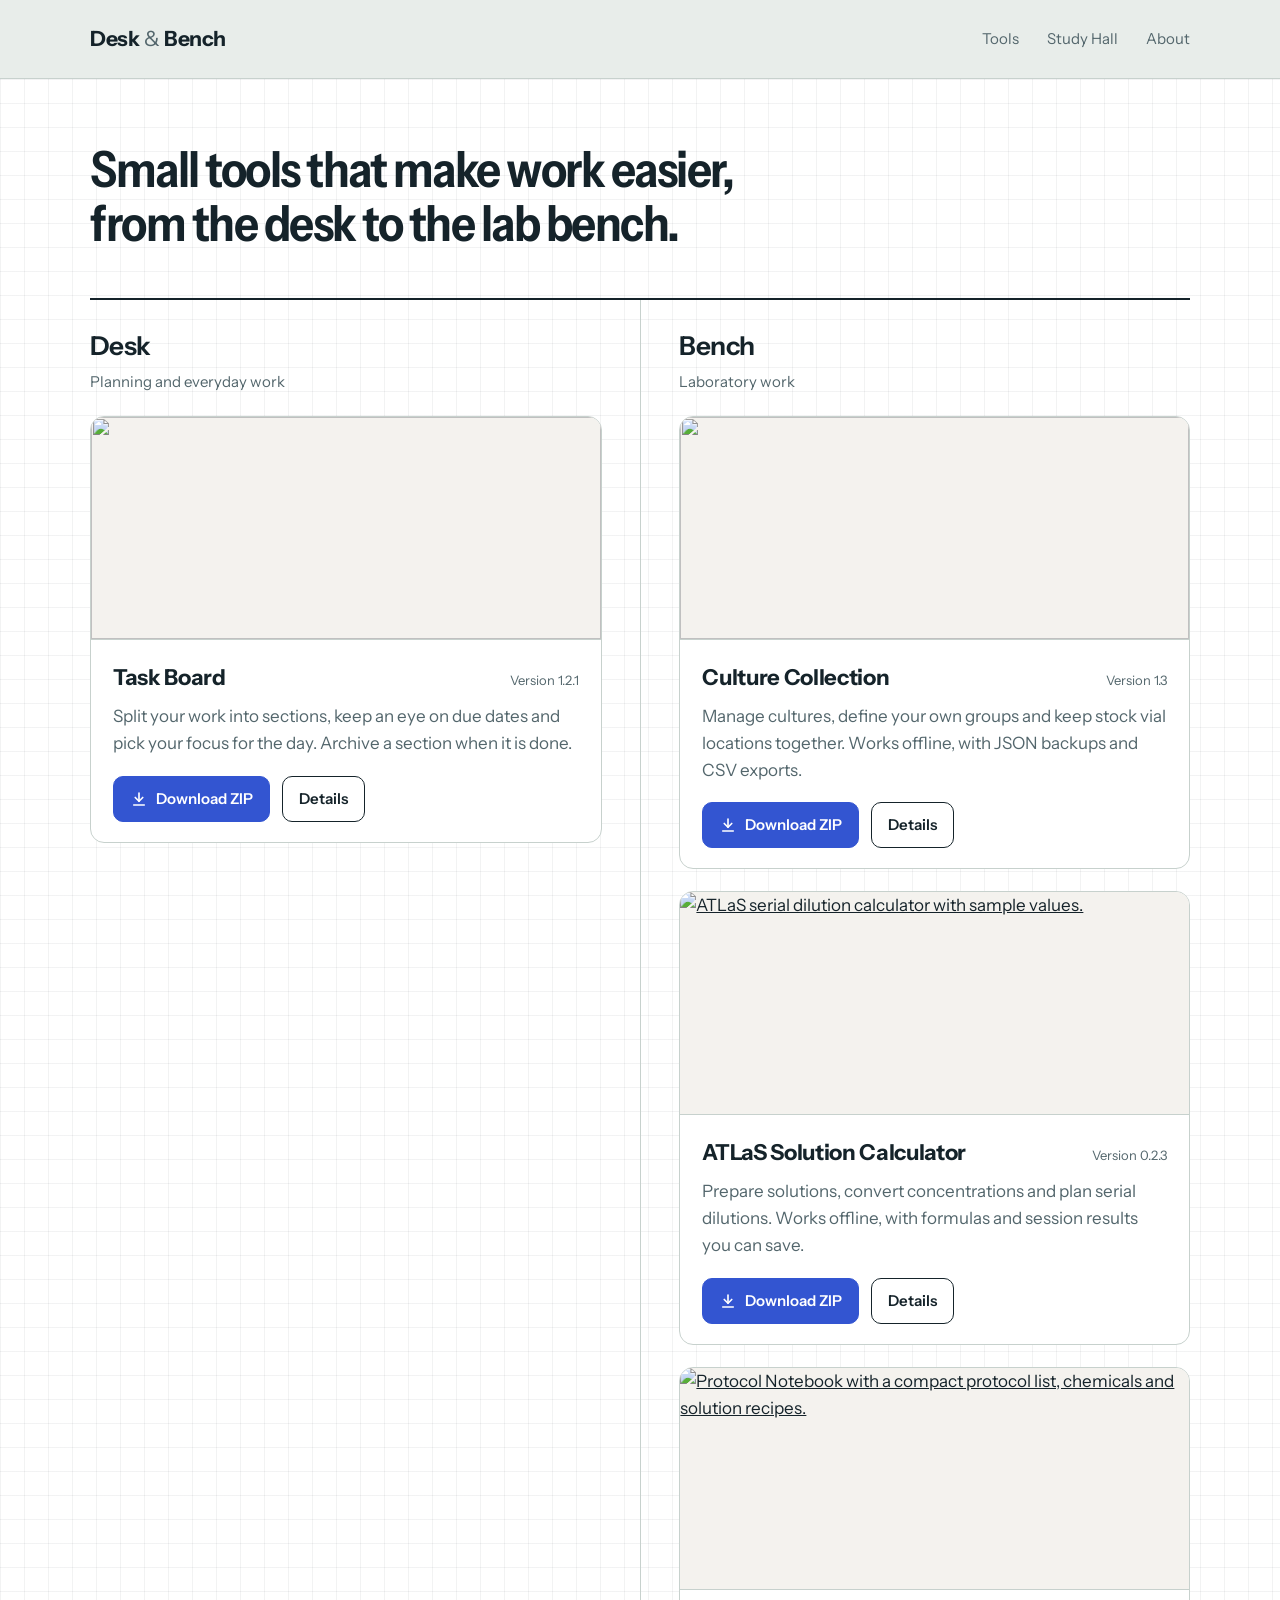
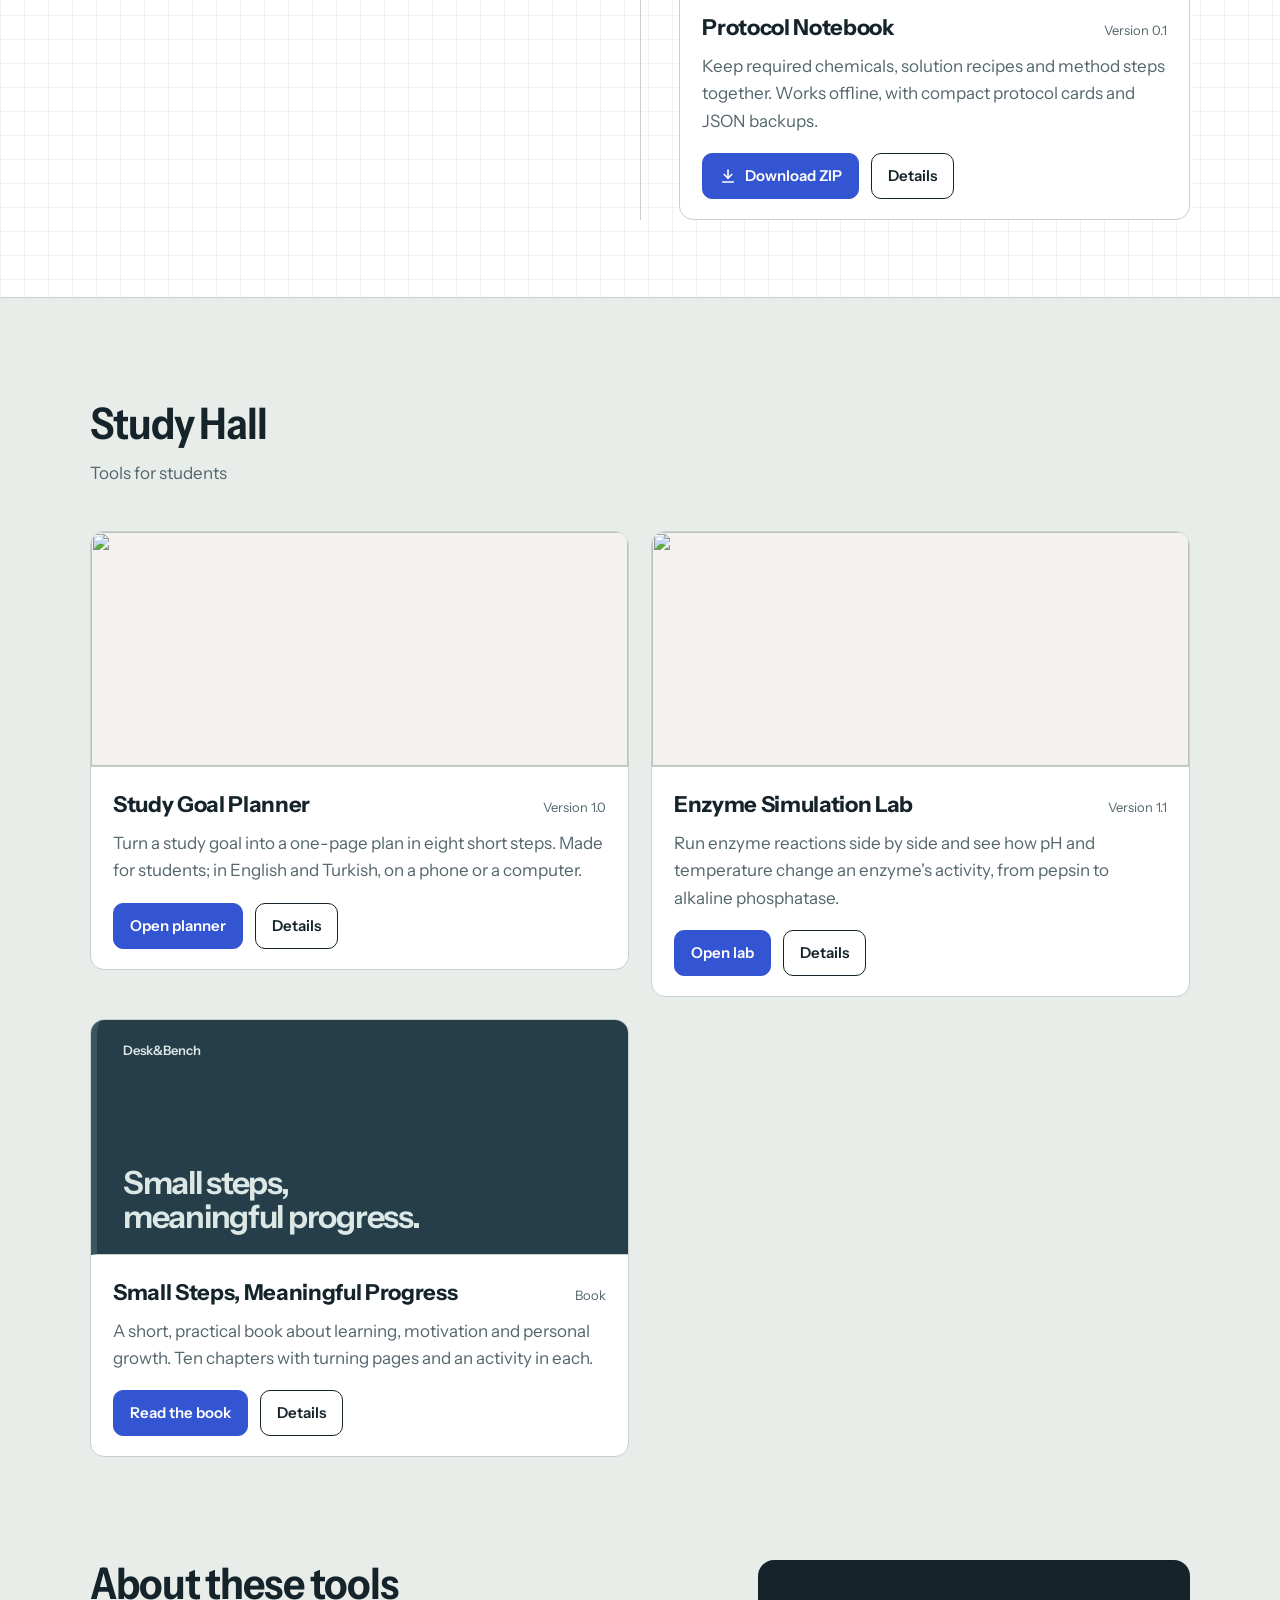
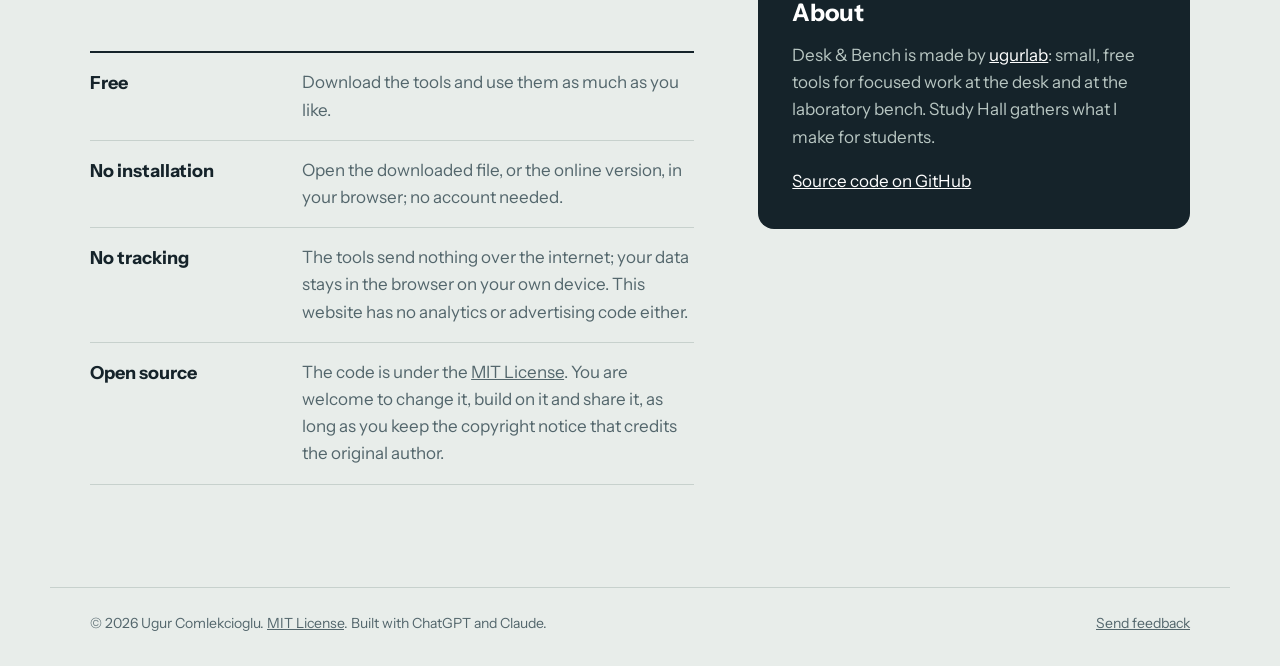
==== commit dfff3fd2: "About text by ugurlab; Enzyme Simulation Lab 1.1 card; app signature rule The About text now says th" ====
--- a/index.html
+++ b/index.html
@@ -73,10 +73,10 @@
           </div>
         </article>
         <article class="tool">
-          <a class="thumb" href="/enzyme-simulation-lab/" tabindex="-1" aria-hidden="true"><img src="/enzyme-simulation-lab/assets/lysozyme-en-1200.webp" width="1200" height="750" alt="" loading="lazy"></a>
+          <a class="thumb" href="/enzyme-simulation-lab/" tabindex="-1" aria-hidden="true"><img src="/enzyme-simulation-lab/assets/ph-en-1200.webp" width="1200" height="750" alt="" loading="lazy"></a>
           <div class="tool-body">
-            <div class="tool-top"><h3><a href="/enzyme-simulation-lab/" style="text-decoration:none">Enzyme Simulation Lab</a></h3><span class="version">Version 1.0</span></div>
-            <p>Run enzyme reactions side by side, see how pH sets an enzyme's activity and explore lysozyme's active site in 3D.</p>
+            <div class="tool-top"><h3><a href="/enzyme-simulation-lab/" style="text-decoration:none">Enzyme Simulation Lab</a></h3><span class="version">Version 1.1</span></div>
+            <p>Run enzyme reactions side by side and see how pH and temperature change an enzyme's activity, from pepsin to alkaline phosphatase.</p>
             <div class="actions">
               <a class="btn primary" href="/enzyme-simulation-lab/app/">Open lab</a>
               <a class="btn" href="/enzyme-simulation-lab/">Details</a>
@@ -104,7 +104,7 @@
   </div>
   <aside class="about" aria-labelledby="about-h">
     <h2 id="about-h">About</h2>
-    <p>I’m Ugur Comlekcioglu. Desk stands for focused work at the desk and Bench for the laboratory bench. This is where I share the productivity and laboratory tools I build for my own needs. Study Hall collects what I make for students.</p>
+    <p>Desk &amp; Bench is made by <a href="https://github.com/ugurlab">ugurlab</a>: small, free tools for focused work at the desk and at the laboratory bench. Study Hall gathers what I make for students.</p>
     <a href="https://github.com/ugurlab/desk-and-bench">Source code on GitHub</a>
   </aside>
 </section>
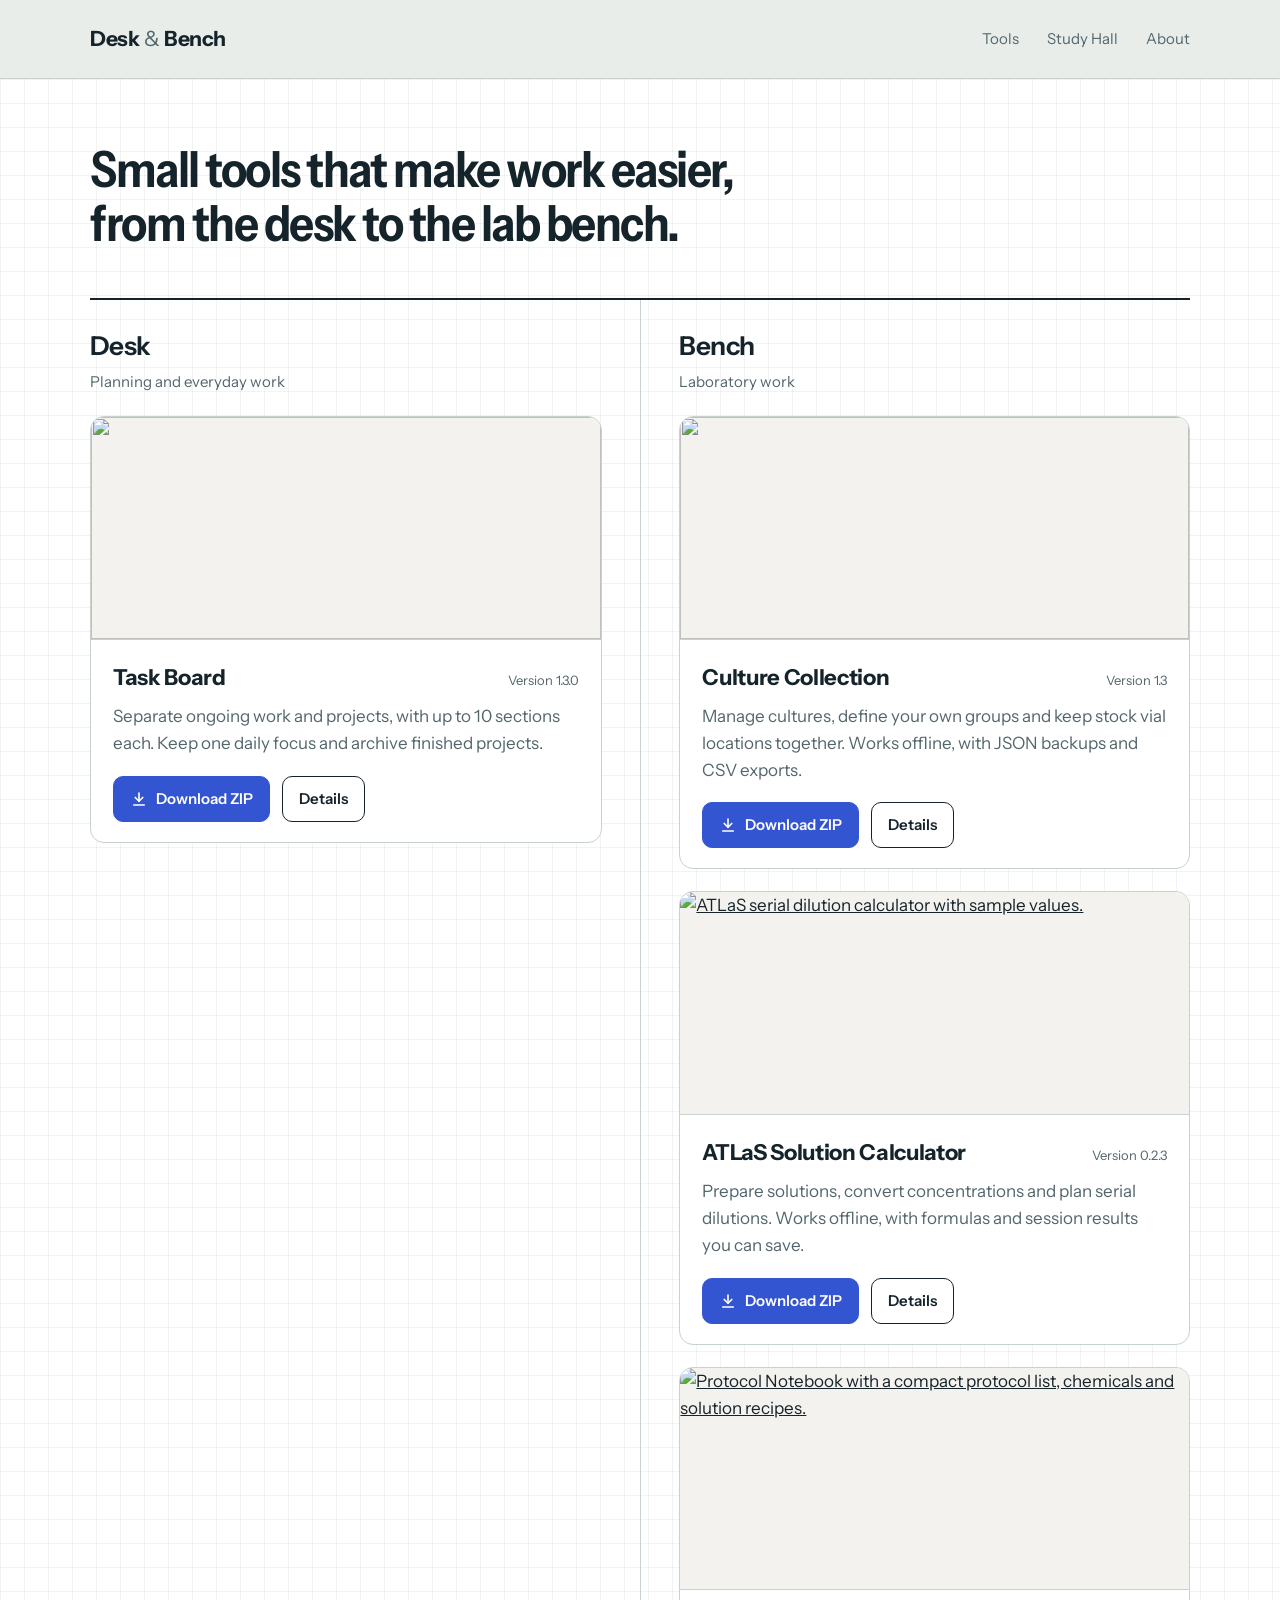
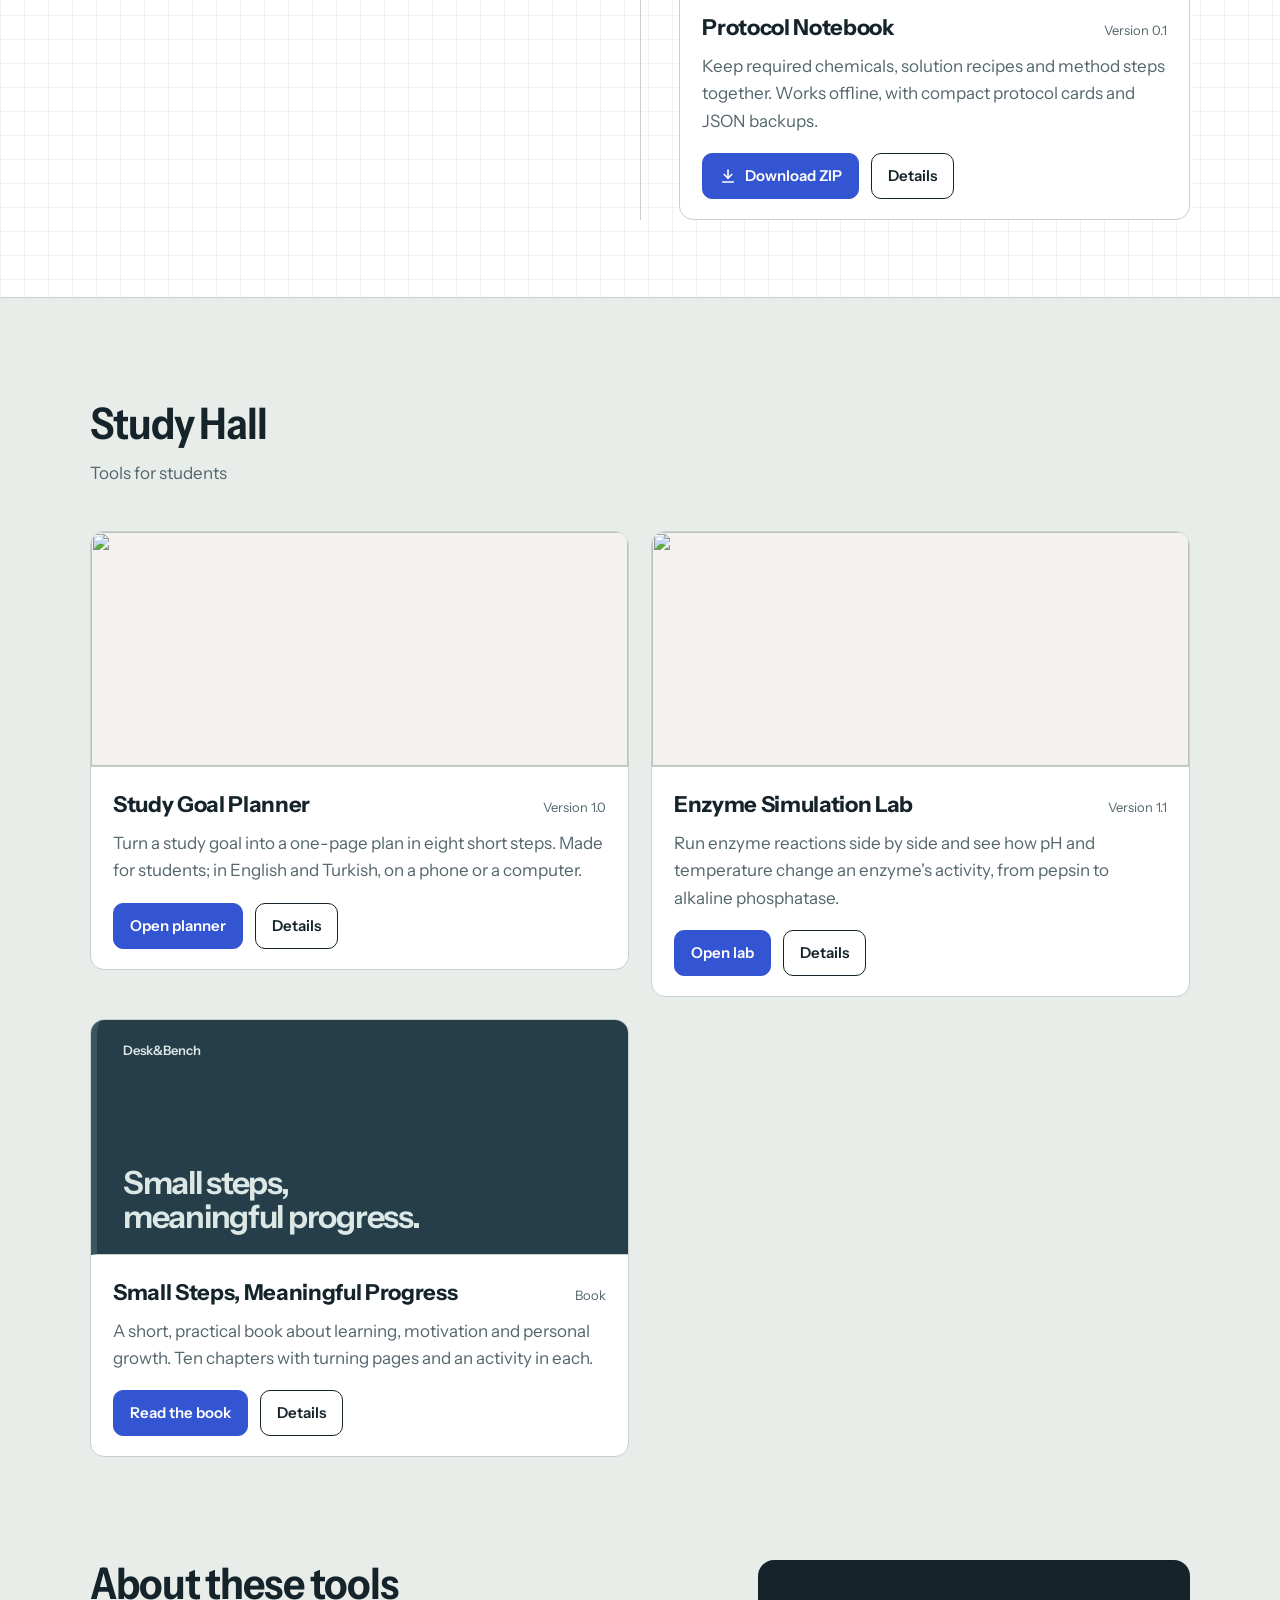
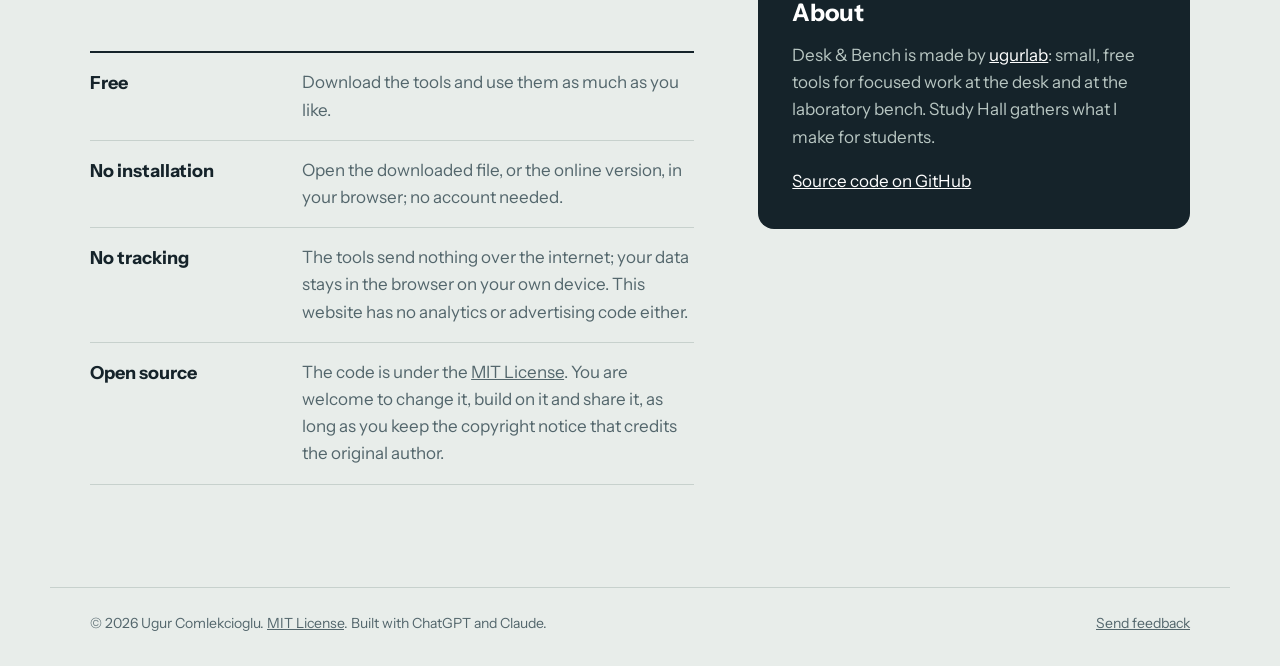
==== commit f86dead0: "Update Task Board catalogue to two-workspace version 1.3.0" ====
--- a/index.html
+++ b/index.html
@@ -1,118 +1,118 @@
-<!doctype html>
-<html lang="en">
-<head>
-<meta charset="utf-8">
-<meta name="viewport" content="width=device-width,initial-scale=1">
-<title>Desk &amp; Bench — Small tools for work and science</title>
-<meta name="description" content="Free productivity and laboratory tools. Tools for planning, study goals, culture inventory and solution calculations. Use them offline, without an account.">
-<link rel="canonical" href="https://ugurlab.github.io/desk-and-bench/">
-<meta property="og:title" content="Desk &amp; Bench — Small tools for work and science">
-<meta property="og:description" content="Free productivity and laboratory tools. Tools for planning, study goals, culture inventory and solution calculations. Use them offline, without an account.">
-<meta property="og:type" content="website">
-<meta property="og:url" content="https://ugurlab.github.io/desk-and-bench/">
-<meta property="og:image" content="https://ugurlab.github.io/task-board/assets/board-en-1200.webp">
-<meta name="theme-color" content="#e8edea">
-<link rel="preconnect" href="https://fonts.googleapis.com">
-<link rel="preconnect" href="https://fonts.gstatic.com" crossorigin>
-<link rel="stylesheet" href="https://fonts.googleapis.com/css2?family=Instrument+Sans:wdth,wght@75..100,400..700&amp;display=swap">
-<link rel="stylesheet" href="style.css">
-<link rel="stylesheet" href="study-hall.css">
-</head>
-<body>
-<a class="skip" href="#main">Skip to content</a>
-<header class="wrap site-head">
-  <a class="brand" href="index.html">Desk<span class="amp">&amp;</span>Bench</a>
-  <nav class="site-nav" aria-label="Main navigation">
-    <a class="hide-sm" href="#tools">Tools</a>
-    <a href="#study-hall">Study Hall</a>
-    <a class="hide-sm" href="#about">About</a>
-  </nav>
-</header>
-<main id="main">
-<section class="hero" id="tools" aria-labelledby="h1">
-  <div class="wrap hero-inner">
-    <h1 id="h1">Small tools that make work easier, from the desk to the lab bench.</h1>
-    <div class="shelves">
-      <div class="shelf">
-        <h2 class="shelf-name">Desk</h2><p class="shelf-what">Planning and everyday work</p>
-        <article class="tool">
-          <a class="thumb" href="/task-board/" tabindex="-1" aria-hidden="true"><img src="/task-board/assets/board-1.2.1-1200.webp" width="1200" height="675" alt="" loading="lazy"></a>
-          <div class="tool-body">
-            <div class="tool-top"><h3><a href="/task-board/" style="text-decoration:none">Task Board</a></h3><span class="version">Version 1.2.1</span></div>
-            <p>Split your work into sections, keep an eye on due dates and pick your focus for the day. Archive a section when it is done.</p>
-            <div class="actions">
-              <a class="btn primary" href="https://github.com/ugurlab/task-board/releases/download/v1.2.1/task-board-1.2.1.zip"><svg viewBox="0 0 24 24" fill="none" stroke="currentColor" stroke-width="2.2" stroke-linecap="round" stroke-linejoin="round" aria-hidden="true"><path d="M12 4v11"/><path d="m7 10 5 5 5-5"/><path d="M5 20h14"/></svg>Download ZIP</a>
-              <a class="btn" href="/task-board/">Details</a>
-            </div>
-          </div>
-        </article>
-      </div>
-      <div class="shelf">
-        <h2 class="shelf-name">Bench</h2><p class="shelf-what">Laboratory work</p>
-        <article class="tool"><a class="thumb" href="/culture-collection/" tabindex="-1" aria-hidden="true"><img src="/culture-collection/assets/collection-en-1200.webp" width="1200" height="833" alt="" loading="lazy"></a><div class="tool-body"><div class="tool-top"><h3><a href="/culture-collection/" style="text-decoration:none">Culture Collection</a></h3><span class="version">Version 1.3</span></div><p>Manage cultures, define your own groups and keep stock vial locations together. Works offline, with JSON backups and CSV exports.</p><div class="actions"><a class="btn primary" href="/culture-collection/culture-collection.zip" download="desk-and-bench-culture-collection.zip"><svg viewBox="0 0 24 24" fill="none" stroke="currentColor" stroke-width="2.2" stroke-linecap="round" stroke-linejoin="round" aria-hidden="true"><path d="M12 4v11"/><path d="m7 10 5 5 5-5"/><path d="M5 20h14"/></svg>Download ZIP</a><a class="btn" href="/culture-collection/">Details</a></div></div></article>
-      
-<article class="tool"><a class="thumb" href="/atlas-solution-calculator/" tabindex="-1" aria-hidden="true"><img src="/atlas-solution-calculator/assets/atlas-0.2.3-1200.webp" width="1200" height="1305" alt="ATLaS serial dilution calculator with sample values." loading="lazy"></a><div class="tool-body"><div class="tool-top"><h3><a href="/atlas-solution-calculator/" style="text-decoration:none">ATLaS Solution Calculator</a></h3><span class="version">Version 0.2.3</span></div><p>Prepare solutions, convert concentrations and plan serial dilutions. Works offline, with formulas and session results you can save.</p><div class="actions"><a class="btn primary" href="https://github.com/ugurlab/atlas-solution-calculator/releases/download/v0.2.3/atlas-solution-calculator-0.2.3.zip"><svg viewBox="0 0 24 24" fill="none" stroke="currentColor" stroke-width="2.2" stroke-linecap="round" stroke-linejoin="round" aria-hidden="true"><path d="M12 4v11"/><path d="m7 10 5 5 5-5"/><path d="M5 20h14"/></svg>Download ZIP</a><a class="btn" href="/atlas-solution-calculator/">Details</a></div></div></article>
-<article class="tool"><a class="thumb" href="/protocol-notebook/" tabindex="-1" aria-hidden="true"><img src="/protocol-notebook/assets/notebook-en-1200.webp" width="1200" height="834" alt="Protocol Notebook with a compact protocol list, chemicals and solution recipes." loading="lazy"></a><div class="tool-body"><div class="tool-top"><h3><a href="/protocol-notebook/" style="text-decoration:none">Protocol Notebook</a></h3><span class="version">Version 0.1</span></div><p>Keep required chemicals, solution recipes and method steps together. Works offline, with compact protocol cards and JSON backups.</p><div class="actions"><a class="btn primary" href="https://github.com/ugurlab/protocol-notebook/releases/download/v0.1/protocol-notebook-0.1.zip"><svg viewBox="0 0 24 24" fill="none" stroke="currentColor" stroke-width="2.2" stroke-linecap="round" stroke-linejoin="round" aria-hidden="true"><path d="M12 4v11"/><path d="m7 10 5 5 5-5"/><path d="M5 20h14"/></svg>Download ZIP</a><a class="btn" href="/protocol-notebook/">Details</a></div></div></article>
-</div>
-    </div>
-  </div>
-</section>
-
-<section class="section wrap" id="study-hall" aria-labelledby="study-h">
-  <div class="section-head"><h2 id="study-h">Study Hall</h2><p>Tools for students</p></div>
-  <div class="hall-grid">
-        <article class="tool">
-          <a class="thumb" href="/study-goal-planner/" tabindex="-1" aria-hidden="true"><img src="/study-goal-planner/assets/planner-en-1200.webp" width="1200" height="750" alt="" loading="lazy"></a>
-          <div class="tool-body">
-            <div class="tool-top"><h3><a href="/study-goal-planner/" style="text-decoration:none">Study Goal Planner</a></h3><span class="version">Version 1.0</span></div>
-            <p>Turn a study goal into a one-page plan in eight short steps. Made for students; in English and Turkish, on a phone or a computer.</p>
-            <div class="actions">
-              <a class="btn primary" href="/study-goal-planner/app/">Open planner</a>
-              <a class="btn" href="/study-goal-planner/">Details</a>
-            </div>
-          </div>
-        </article>
-        <article class="tool">
-          <a class="thumb" href="/enzyme-simulation-lab/" tabindex="-1" aria-hidden="true"><img src="/enzyme-simulation-lab/assets/ph-en-1200.webp" width="1200" height="750" alt="" loading="lazy"></a>
-          <div class="tool-body">
-            <div class="tool-top"><h3><a href="/enzyme-simulation-lab/" style="text-decoration:none">Enzyme Simulation Lab</a></h3><span class="version">Version 1.1</span></div>
-            <p>Run enzyme reactions side by side and see how pH and temperature change an enzyme's activity, from pepsin to alkaline phosphatase.</p>
-            <div class="actions">
-              <a class="btn primary" href="/enzyme-simulation-lab/app/">Open lab</a>
-              <a class="btn" href="/enzyme-simulation-lab/">Details</a>
-            </div>
-          </div>
-        </article>
-        <article class="tool">
-          <a class="thumb book-thumb" href="study-hall/small-steps.html" tabindex="-1" aria-hidden="true"><span class="publisher">Desk&amp;Bench</span><strong>Small steps, meaningful progress.</strong></a>
-          <div class="tool-body">
-            <div class="tool-top"><h3><a href="study-hall/small-steps.html" style="text-decoration:none">Small Steps, Meaningful Progress</a></h3><span class="version">Book</span></div>
-            <p>A short, practical book about learning, motivation and personal growth. Ten chapters with turning pages and an activity in each.</p>
-            <div class="actions">
-              <a class="btn primary" href="study-hall/small-steps.html">Read the book</a>
-              <a class="btn" href="study-hall.html#about-book">Details</a>
-            </div>
-          </div>
-        </article>
-  </div>
-</section>
-
-<section class="section wrap two" id="about">
-  <div aria-labelledby="pr-h">
-    <div class="section-head"><h2 id="pr-h">About these tools</h2></div>
-    <ul class="principles"><li><strong>Free</strong><span>Download the tools and use them as much as you like.</span></li><li><strong>No installation</strong><span>Open the downloaded file, or the online version, in your browser; no account needed.</span></li><li><strong>No tracking</strong><span>The tools send nothing over the internet; your data stays in the browser on your own device. This website has no analytics or advertising code either.</span></li><li><strong>Open source</strong><span>The code is under the <a href="https://github.com/ugurlab/desk-and-bench/blob/main/LICENSE">MIT License</a>. You are welcome to change it, build on it and share it, as long as you keep the copyright notice that credits the original author.</span></li></ul>
-  </div>
-  <aside class="about" aria-labelledby="about-h">
-    <h2 id="about-h">About</h2>
-    <p>Desk &amp; Bench is made by <a href="https://github.com/ugurlab">ugurlab</a>: small, free tools for focused work at the desk and at the laboratory bench. Study Hall gathers what I make for students.</p>
-    <a href="https://github.com/ugurlab/desk-and-bench">Source code on GitHub</a>
-  </aside>
-</section>
-</main>
-<footer class="wrap site-foot">
-  <span>© 2026 Ugur Comlekcioglu. <a href="https://github.com/ugurlab/desk-and-bench/blob/main/LICENSE">MIT License</a>. Built with ChatGPT and Claude.</span>
-  <a href="https://github.com/ugurlab/desk-and-bench/issues">Send feedback</a>
-</footer>
-</body>
-</html>
-
+<!doctype html>
+<html lang="en">
+<head>
+<meta charset="utf-8">
+<meta name="viewport" content="width=device-width,initial-scale=1">
+<title>Desk &amp; Bench — Small tools for work and science</title>
+<meta name="description" content="Free productivity and laboratory tools. Tools for planning, study goals, culture inventory and solution calculations. Use them offline, without an account.">
+<link rel="canonical" href="https://ugurlab.github.io/desk-and-bench/">
+<meta property="og:title" content="Desk &amp; Bench — Small tools for work and science">
+<meta property="og:description" content="Free productivity and laboratory tools. Tools for planning, study goals, culture inventory and solution calculations. Use them offline, without an account.">
+<meta property="og:type" content="website">
+<meta property="og:url" content="https://ugurlab.github.io/desk-and-bench/">
+<meta property="og:image" content="https://ugurlab.github.io/task-board/assets/board-en-1200.webp">
+<meta name="theme-color" content="#e8edea">
+<link rel="preconnect" href="https://fonts.googleapis.com">
+<link rel="preconnect" href="https://fonts.gstatic.com" crossorigin>
+<link rel="stylesheet" href="https://fonts.googleapis.com/css2?family=Instrument+Sans:wdth,wght@75..100,400..700&amp;display=swap">
+<link rel="stylesheet" href="style.css">
+<link rel="stylesheet" href="study-hall.css">
+</head>
+<body>
+<a class="skip" href="#main">Skip to content</a>
+<header class="wrap site-head">
+  <a class="brand" href="index.html">Desk<span class="amp">&amp;</span>Bench</a>
+  <nav class="site-nav" aria-label="Main navigation">
+    <a class="hide-sm" href="#tools">Tools</a>
+    <a href="#study-hall">Study Hall</a>
+    <a class="hide-sm" href="#about">About</a>
+  </nav>
+</header>
+<main id="main">
+<section class="hero" id="tools" aria-labelledby="h1">
+  <div class="wrap hero-inner">
+    <h1 id="h1">Small tools that make work easier, from the desk to the lab bench.</h1>
+    <div class="shelves">
+      <div class="shelf">
+        <h2 class="shelf-name">Desk</h2><p class="shelf-what">Planning and everyday work</p>
+        <article class="tool">
+          <a class="thumb" href="/task-board/" tabindex="-1" aria-hidden="true"><img src="/task-board/assets/board-1.3.0-1200.webp" width="1200" height="725" alt="" loading="lazy"></a>
+          <div class="tool-body">
+            <div class="tool-top"><h3><a href="/task-board/" style="text-decoration:none">Task Board</a></h3><span class="version">Version 1.3.0</span></div>
+            <p>Separate ongoing work and projects, with up to 10 sections each. Keep one daily focus and archive finished projects.</p>
+            <div class="actions">
+              <a class="btn primary" href="https://github.com/ugurlab/task-board/releases/download/v1.3.0/task-board-1.3.0.zip"><svg viewBox="0 0 24 24" fill="none" stroke="currentColor" stroke-width="2.2" stroke-linecap="round" stroke-linejoin="round" aria-hidden="true"><path d="M12 4v11"/><path d="m7 10 5 5 5-5"/><path d="M5 20h14"/></svg>Download ZIP</a>
+              <a class="btn" href="/task-board/">Details</a>
+            </div>
+          </div>
+        </article>
+      </div>
+      <div class="shelf">
+        <h2 class="shelf-name">Bench</h2><p class="shelf-what">Laboratory work</p>
+        <article class="tool"><a class="thumb" href="/culture-collection/" tabindex="-1" aria-hidden="true"><img src="/culture-collection/assets/collection-en-1200.webp" width="1200" height="833" alt="" loading="lazy"></a><div class="tool-body"><div class="tool-top"><h3><a href="/culture-collection/" style="text-decoration:none">Culture Collection</a></h3><span class="version">Version 1.3</span></div><p>Manage cultures, define your own groups and keep stock vial locations together. Works offline, with JSON backups and CSV exports.</p><div class="actions"><a class="btn primary" href="/culture-collection/culture-collection.zip" download="desk-and-bench-culture-collection.zip"><svg viewBox="0 0 24 24" fill="none" stroke="currentColor" stroke-width="2.2" stroke-linecap="round" stroke-linejoin="round" aria-hidden="true"><path d="M12 4v11"/><path d="m7 10 5 5 5-5"/><path d="M5 20h14"/></svg>Download ZIP</a><a class="btn" href="/culture-collection/">Details</a></div></div></article>
+      
+<article class="tool"><a class="thumb" href="/atlas-solution-calculator/" tabindex="-1" aria-hidden="true"><img src="/atlas-solution-calculator/assets/atlas-0.2.3-1200.webp" width="1200" height="1305" alt="ATLaS serial dilution calculator with sample values." loading="lazy"></a><div class="tool-body"><div class="tool-top"><h3><a href="/atlas-solution-calculator/" style="text-decoration:none">ATLaS Solution Calculator</a></h3><span class="version">Version 0.2.3</span></div><p>Prepare solutions, convert concentrations and plan serial dilutions. Works offline, with formulas and session results you can save.</p><div class="actions"><a class="btn primary" href="https://github.com/ugurlab/atlas-solution-calculator/releases/download/v0.2.3/atlas-solution-calculator-0.2.3.zip"><svg viewBox="0 0 24 24" fill="none" stroke="currentColor" stroke-width="2.2" stroke-linecap="round" stroke-linejoin="round" aria-hidden="true"><path d="M12 4v11"/><path d="m7 10 5 5 5-5"/><path d="M5 20h14"/></svg>Download ZIP</a><a class="btn" href="/atlas-solution-calculator/">Details</a></div></div></article>
+<article class="tool"><a class="thumb" href="/protocol-notebook/" tabindex="-1" aria-hidden="true"><img src="/protocol-notebook/assets/notebook-en-1200.webp" width="1200" height="834" alt="Protocol Notebook with a compact protocol list, chemicals and solution recipes." loading="lazy"></a><div class="tool-body"><div class="tool-top"><h3><a href="/protocol-notebook/" style="text-decoration:none">Protocol Notebook</a></h3><span class="version">Version 0.1</span></div><p>Keep required chemicals, solution recipes and method steps together. Works offline, with compact protocol cards and JSON backups.</p><div class="actions"><a class="btn primary" href="https://github.com/ugurlab/protocol-notebook/releases/download/v0.1/protocol-notebook-0.1.zip"><svg viewBox="0 0 24 24" fill="none" stroke="currentColor" stroke-width="2.2" stroke-linecap="round" stroke-linejoin="round" aria-hidden="true"><path d="M12 4v11"/><path d="m7 10 5 5 5-5"/><path d="M5 20h14"/></svg>Download ZIP</a><a class="btn" href="/protocol-notebook/">Details</a></div></div></article>
+</div>
+    </div>
+  </div>
+</section>
+
+<section class="section wrap" id="study-hall" aria-labelledby="study-h">
+  <div class="section-head"><h2 id="study-h">Study Hall</h2><p>Tools for students</p></div>
+  <div class="hall-grid">
+        <article class="tool">
+          <a class="thumb" href="/study-goal-planner/" tabindex="-1" aria-hidden="true"><img src="/study-goal-planner/assets/planner-en-1200.webp" width="1200" height="750" alt="" loading="lazy"></a>
+          <div class="tool-body">
+            <div class="tool-top"><h3><a href="/study-goal-planner/" style="text-decoration:none">Study Goal Planner</a></h3><span class="version">Version 1.0</span></div>
+            <p>Turn a study goal into a one-page plan in eight short steps. Made for students; in English and Turkish, on a phone or a computer.</p>
+            <div class="actions">
+              <a class="btn primary" href="/study-goal-planner/app/">Open planner</a>
+              <a class="btn" href="/study-goal-planner/">Details</a>
+            </div>
+          </div>
+        </article>
+        <article class="tool">
+          <a class="thumb" href="/enzyme-simulation-lab/" tabindex="-1" aria-hidden="true"><img src="/enzyme-simulation-lab/assets/ph-en-1200.webp" width="1200" height="750" alt="" loading="lazy"></a>
+          <div class="tool-body">
+            <div class="tool-top"><h3><a href="/enzyme-simulation-lab/" style="text-decoration:none">Enzyme Simulation Lab</a></h3><span class="version">Version 1.1</span></div>
+            <p>Run enzyme reactions side by side and see how pH and temperature change an enzyme's activity, from pepsin to alkaline phosphatase.</p>
+            <div class="actions">
+              <a class="btn primary" href="/enzyme-simulation-lab/app/">Open lab</a>
+              <a class="btn" href="/enzyme-simulation-lab/">Details</a>
+            </div>
+          </div>
+        </article>
+        <article class="tool">
+          <a class="thumb book-thumb" href="study-hall/small-steps.html" tabindex="-1" aria-hidden="true"><span class="publisher">Desk&amp;Bench</span><strong>Small steps, meaningful progress.</strong></a>
+          <div class="tool-body">
+            <div class="tool-top"><h3><a href="study-hall/small-steps.html" style="text-decoration:none">Small Steps, Meaningful Progress</a></h3><span class="version">Book</span></div>
+            <p>A short, practical book about learning, motivation and personal growth. Ten chapters with turning pages and an activity in each.</p>
+            <div class="actions">
+              <a class="btn primary" href="study-hall/small-steps.html">Read the book</a>
+              <a class="btn" href="study-hall.html#about-book">Details</a>
+            </div>
+          </div>
+        </article>
+  </div>
+</section>
+
+<section class="section wrap two" id="about">
+  <div aria-labelledby="pr-h">
+    <div class="section-head"><h2 id="pr-h">About these tools</h2></div>
+    <ul class="principles"><li><strong>Free</strong><span>Download the tools and use them as much as you like.</span></li><li><strong>No installation</strong><span>Open the downloaded file, or the online version, in your browser; no account needed.</span></li><li><strong>No tracking</strong><span>The tools send nothing over the internet; your data stays in the browser on your own device. This website has no analytics or advertising code either.</span></li><li><strong>Open source</strong><span>The code is under the <a href="https://github.com/ugurlab/desk-and-bench/blob/main/LICENSE">MIT License</a>. You are welcome to change it, build on it and share it, as long as you keep the copyright notice that credits the original author.</span></li></ul>
+  </div>
+  <aside class="about" aria-labelledby="about-h">
+    <h2 id="about-h">About</h2>
+    <p>Desk &amp; Bench is made by <a href="https://github.com/ugurlab">ugurlab</a>: small, free tools for focused work at the desk and at the laboratory bench. Study Hall gathers what I make for students.</p>
+    <a href="https://github.com/ugurlab/desk-and-bench">Source code on GitHub</a>
+  </aside>
+</section>
+</main>
+<footer class="wrap site-foot">
+  <span>© 2026 Ugur Comlekcioglu. <a href="https://github.com/ugurlab/desk-and-bench/blob/main/LICENSE">MIT License</a>. Built with ChatGPT and Claude.</span>
+  <a href="https://github.com/ugurlab/desk-and-bench/issues">Send feedback</a>
+</footer>
+</body>
+</html>
+
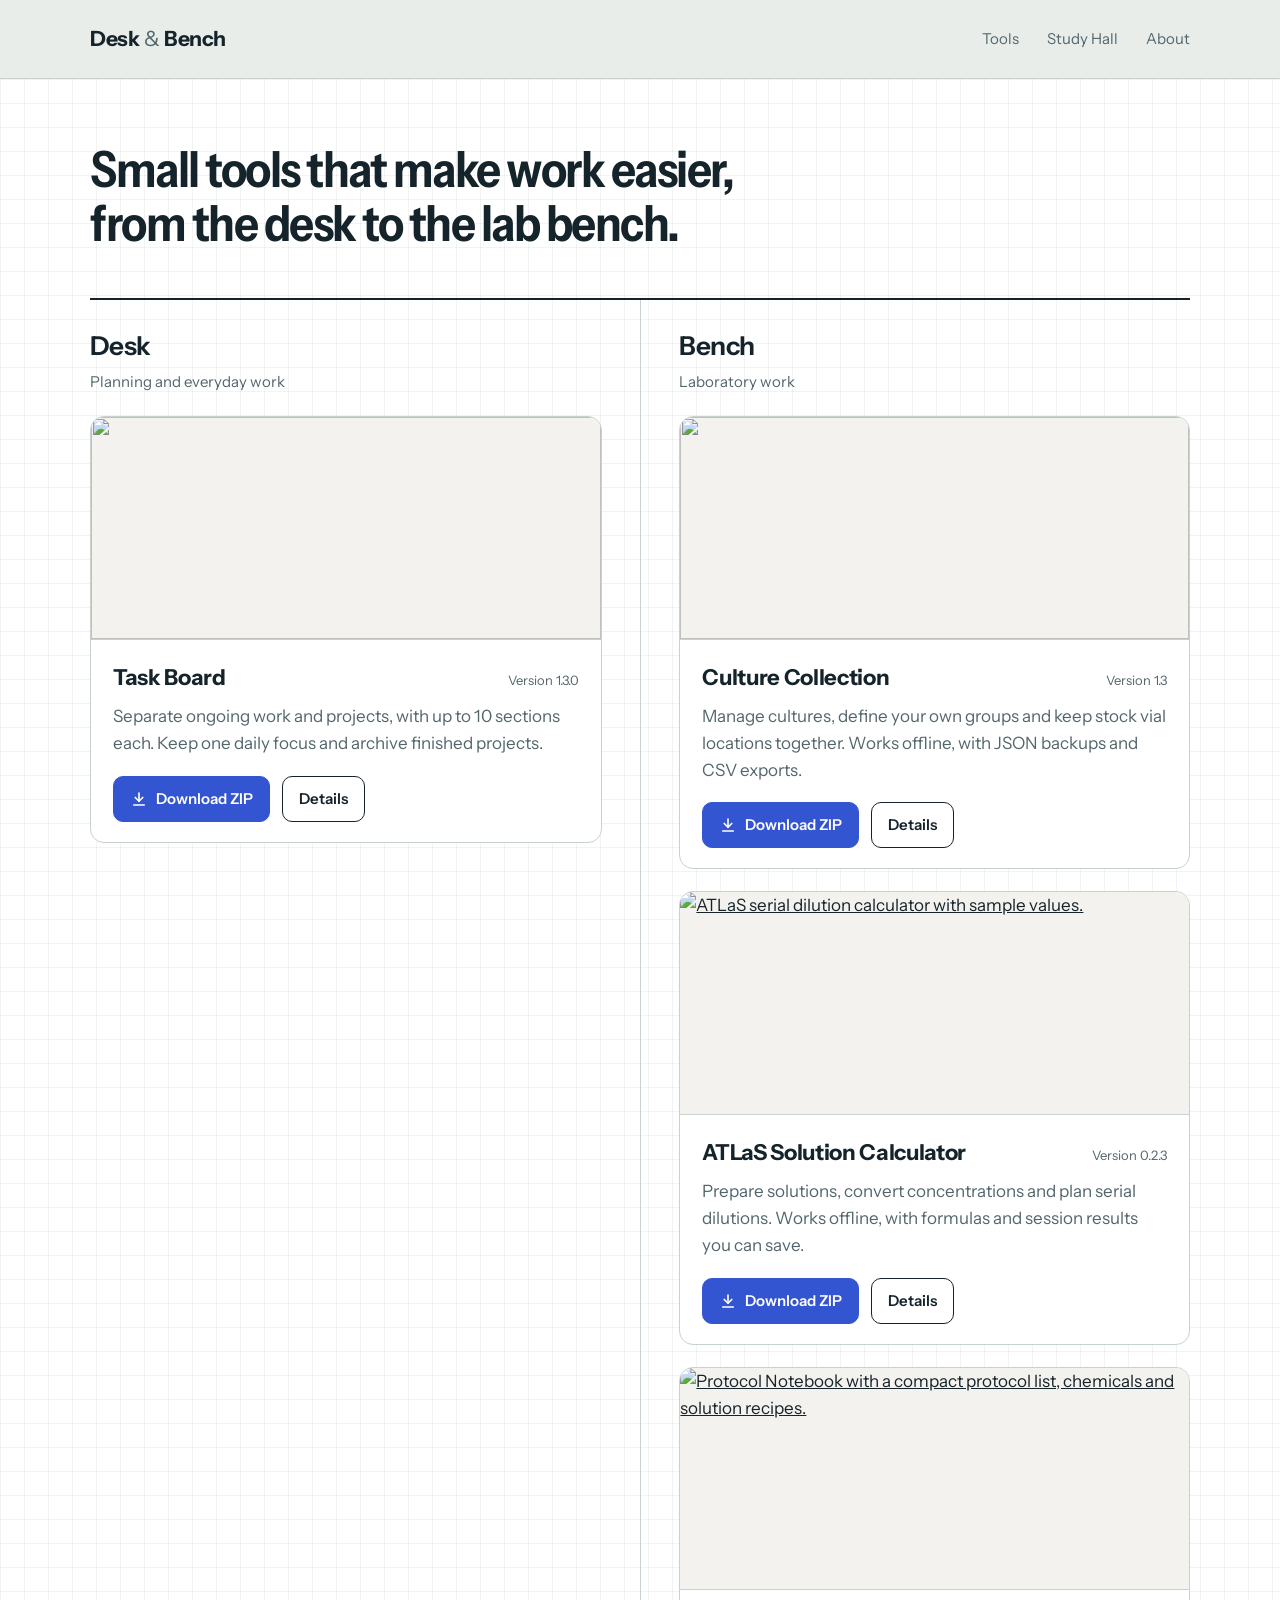
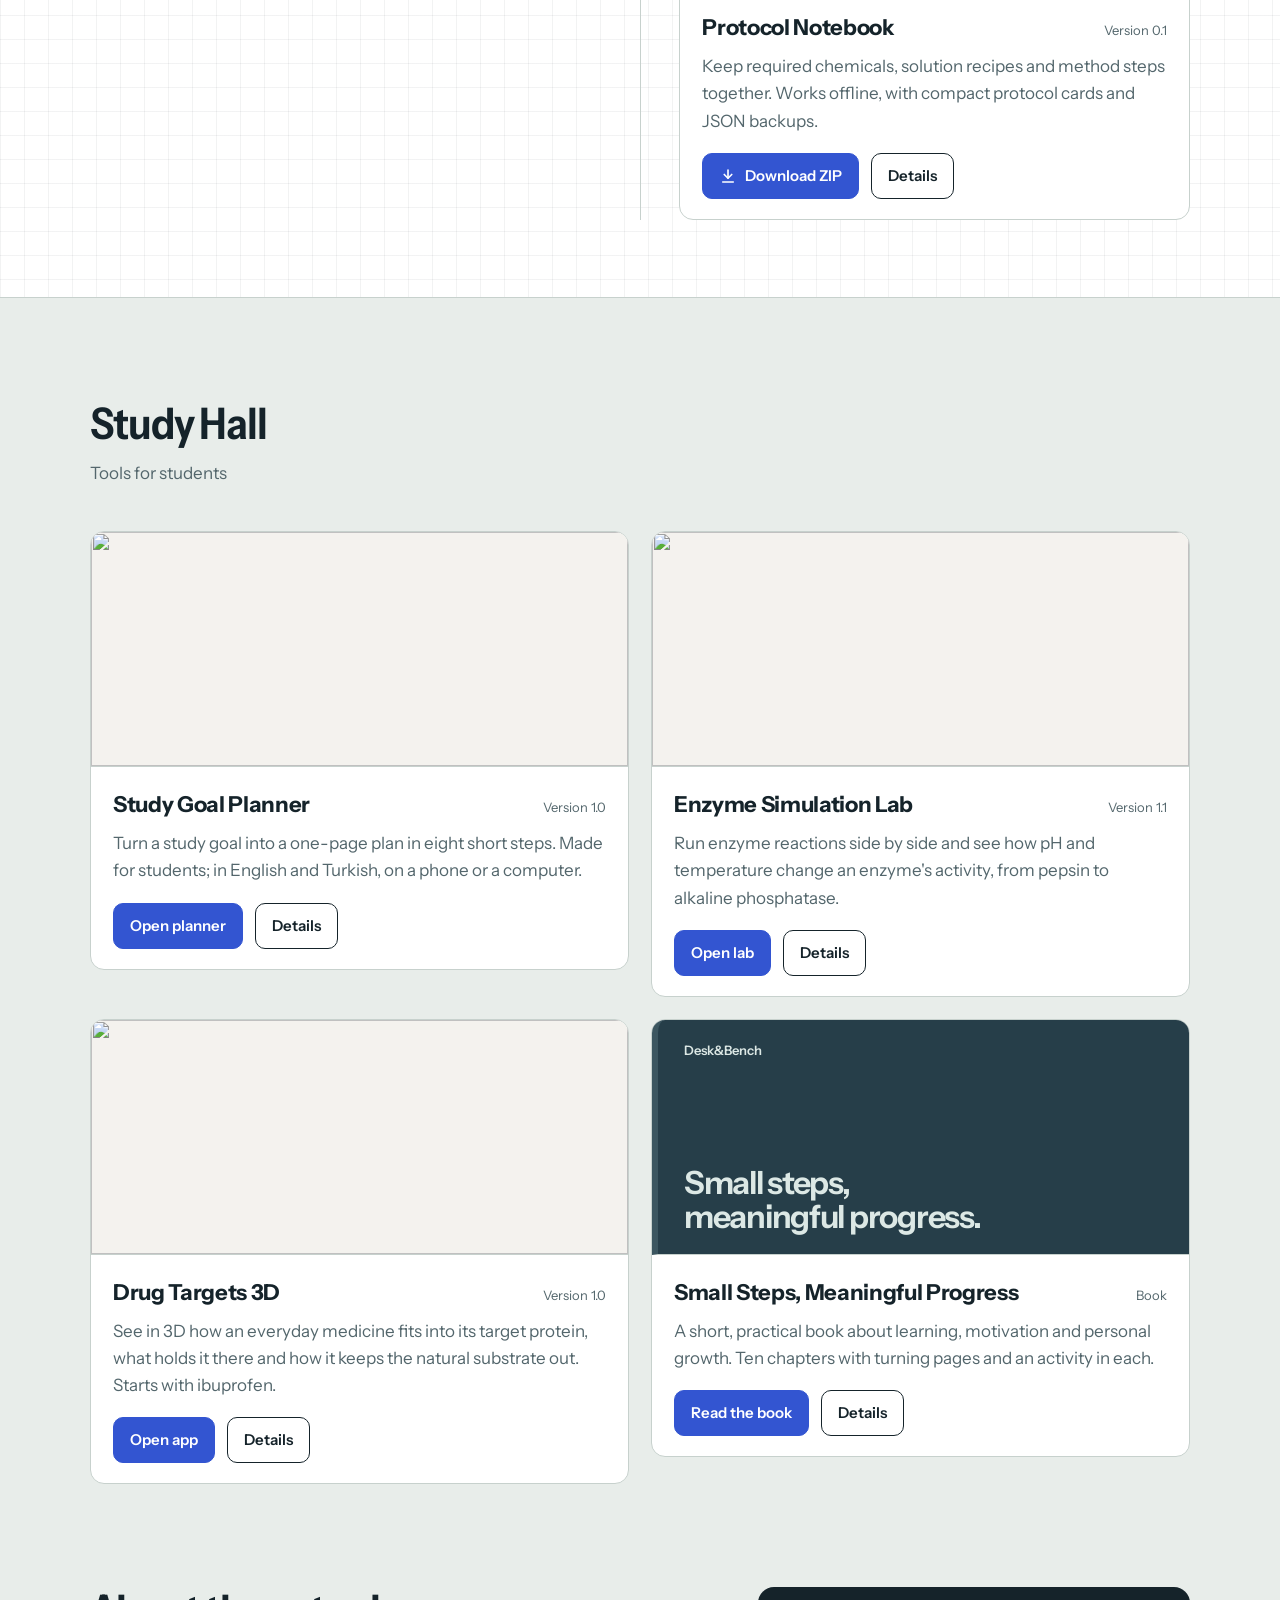
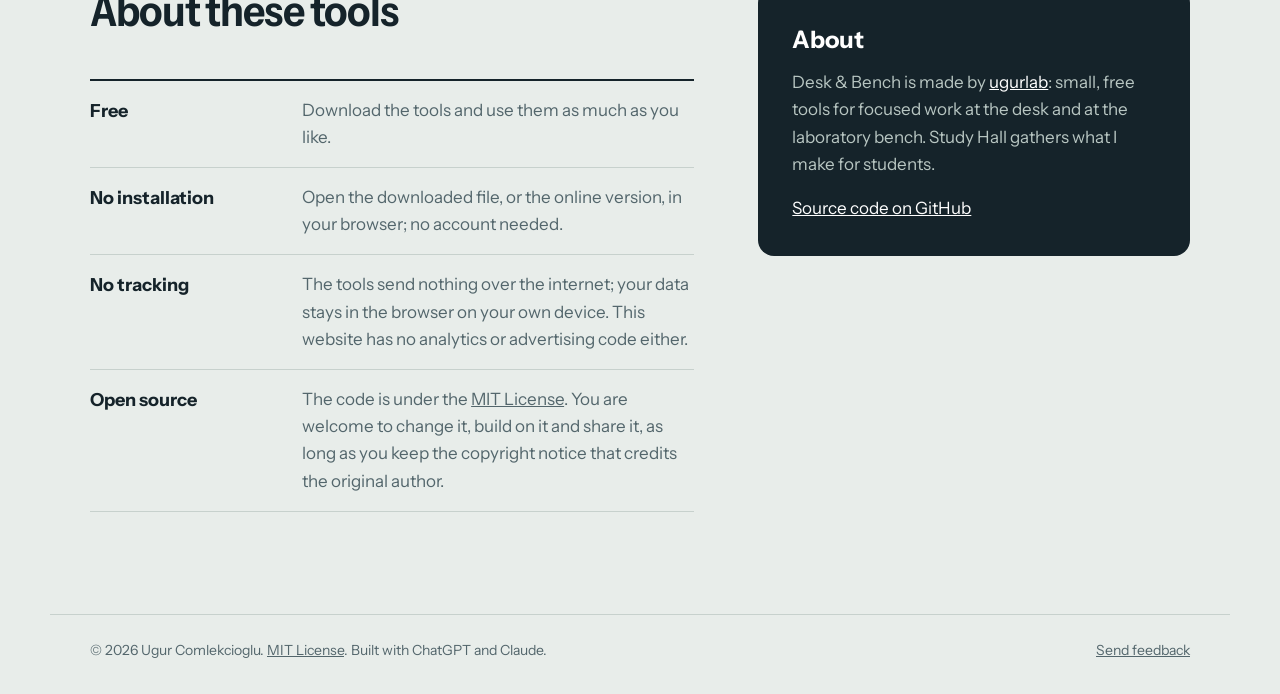
==== commit b7e29025: "Add Drug Targets 3D 1.0 to Study Hall Card on the catalogue and the Study Hall page, README table, s" ====
--- a/index.html
+++ b/index.html
@@ -84,6 +84,17 @@
           </div>
         </article>
         <article class="tool">
+          <a class="thumb" href="/drug-targets-3d/" tabindex="-1" aria-hidden="true"><img src="/drug-targets-3d/assets/pocket-en-1200.webp" width="1200" height="750" alt="" loading="lazy"></a>
+          <div class="tool-body">
+            <div class="tool-top"><h3><a href="/drug-targets-3d/" style="text-decoration:none">Drug Targets 3D</a></h3><span class="version">Version 1.0</span></div>
+            <p>See in 3D how an everyday medicine fits into its target protein, what holds it there and how it keeps the natural substrate out. Starts with ibuprofen.</p>
+            <div class="actions">
+              <a class="btn primary" href="/drug-targets-3d/app/">Open app</a>
+              <a class="btn" href="/drug-targets-3d/">Details</a>
+            </div>
+          </div>
+        </article>
+        <article class="tool">
           <a class="thumb book-thumb" href="study-hall/small-steps.html" tabindex="-1" aria-hidden="true"><span class="publisher">Desk&amp;Bench</span><strong>Small steps, meaningful progress.</strong></a>
           <div class="tool-body">
             <div class="tool-top"><h3><a href="study-hall/small-steps.html" style="text-decoration:none">Small Steps, Meaningful Progress</a></h3><span class="version">Book</span></div>
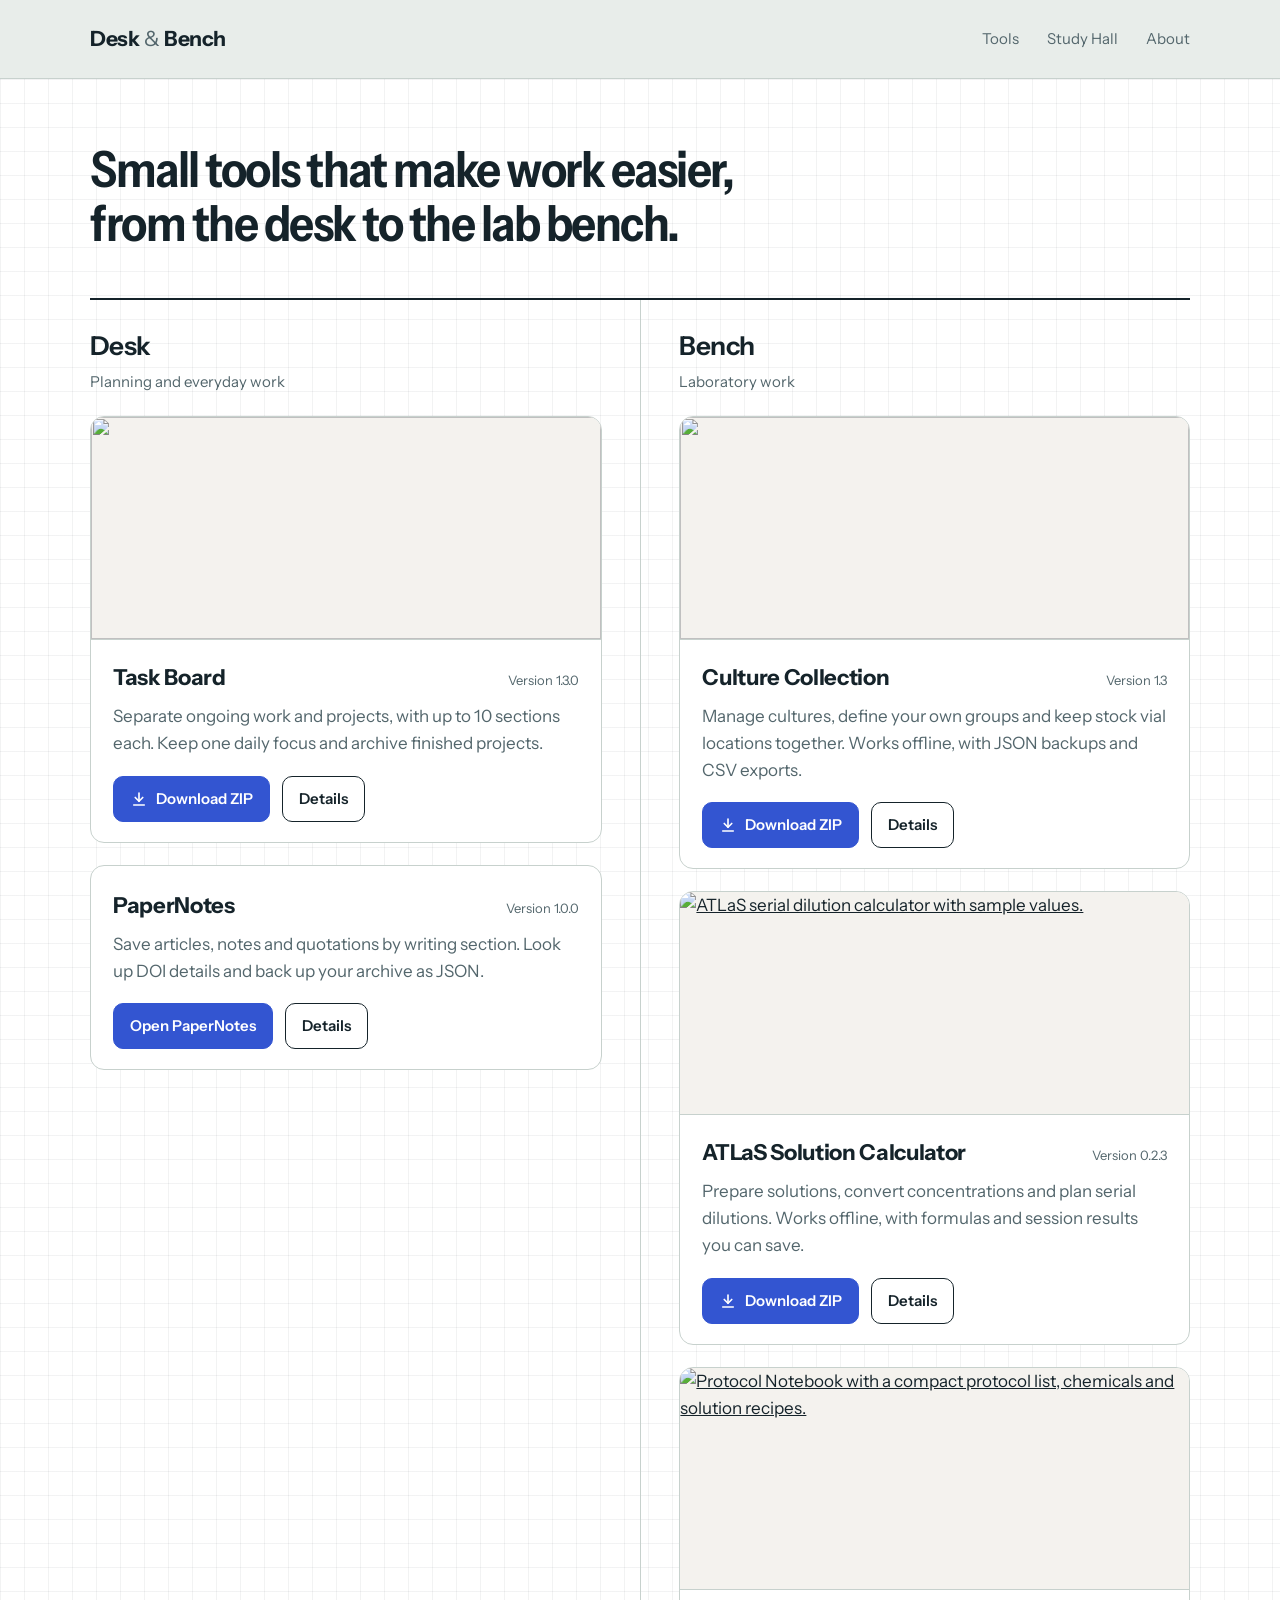
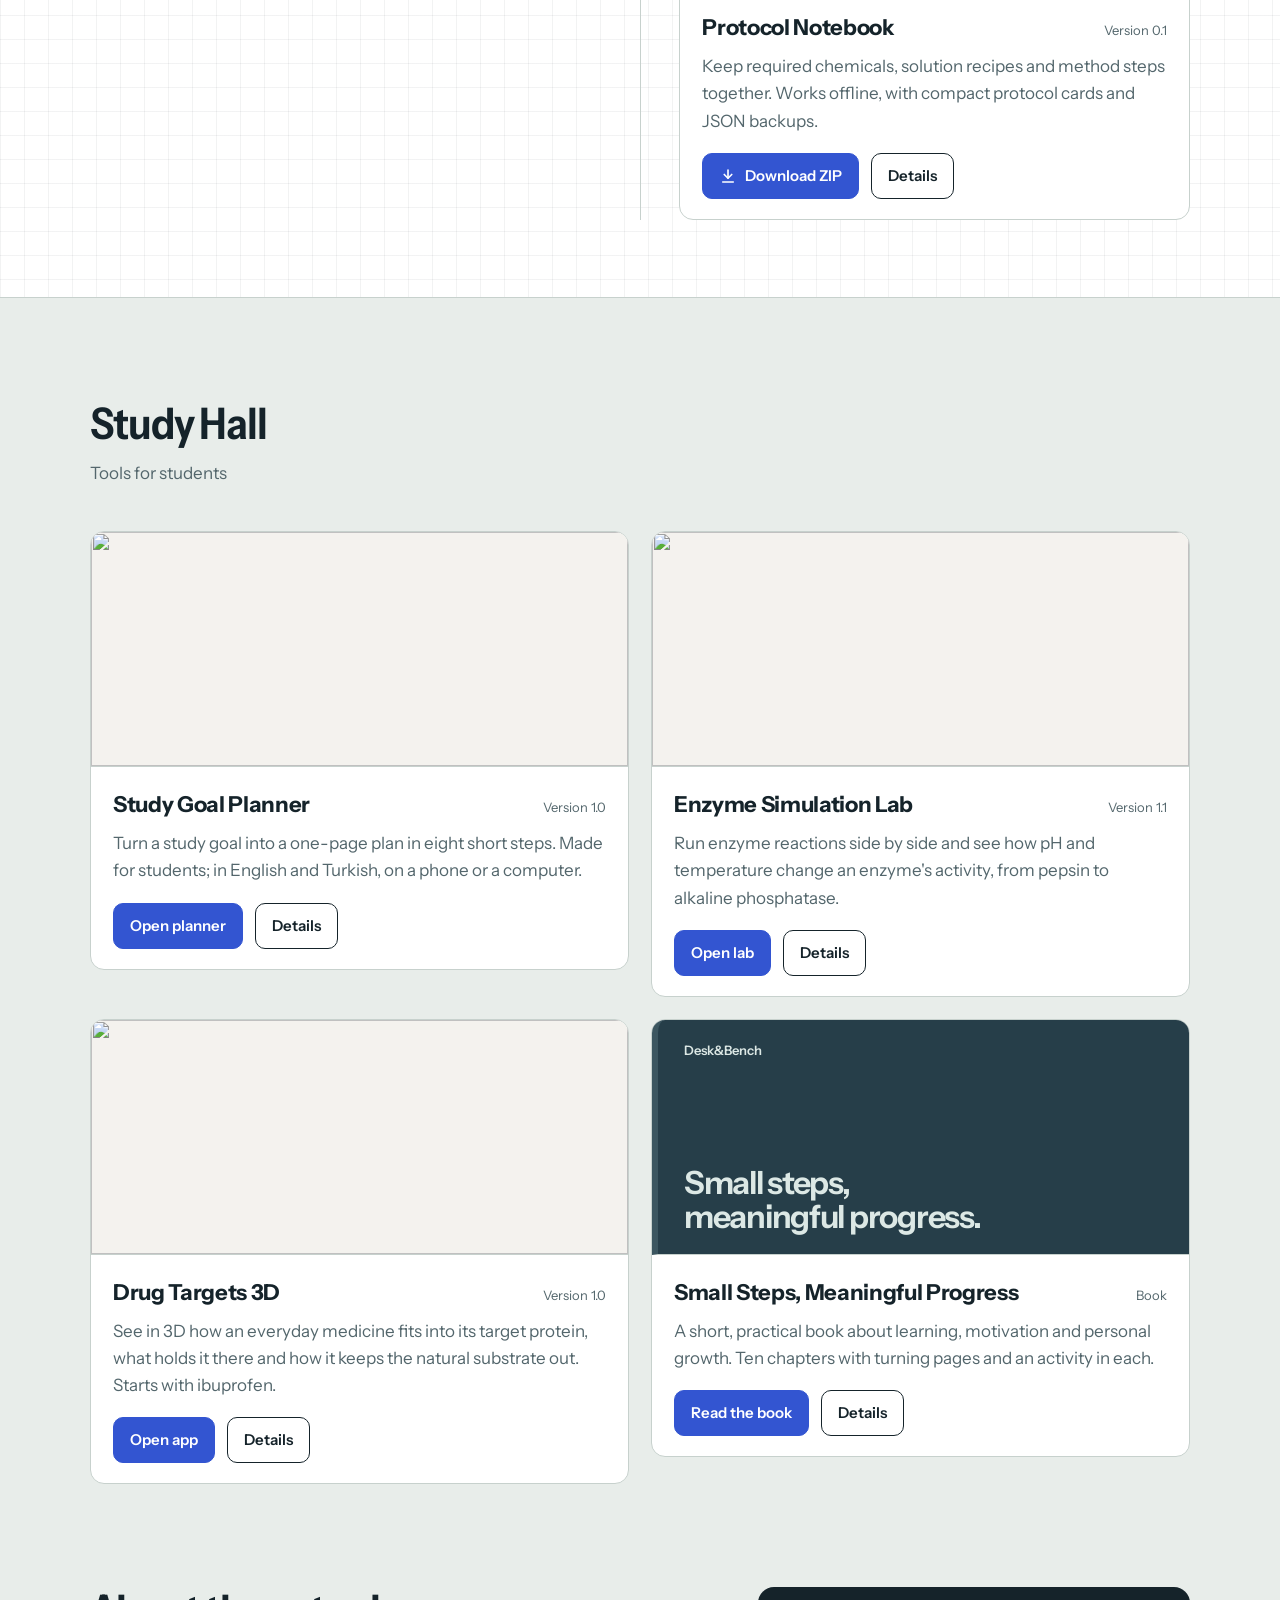
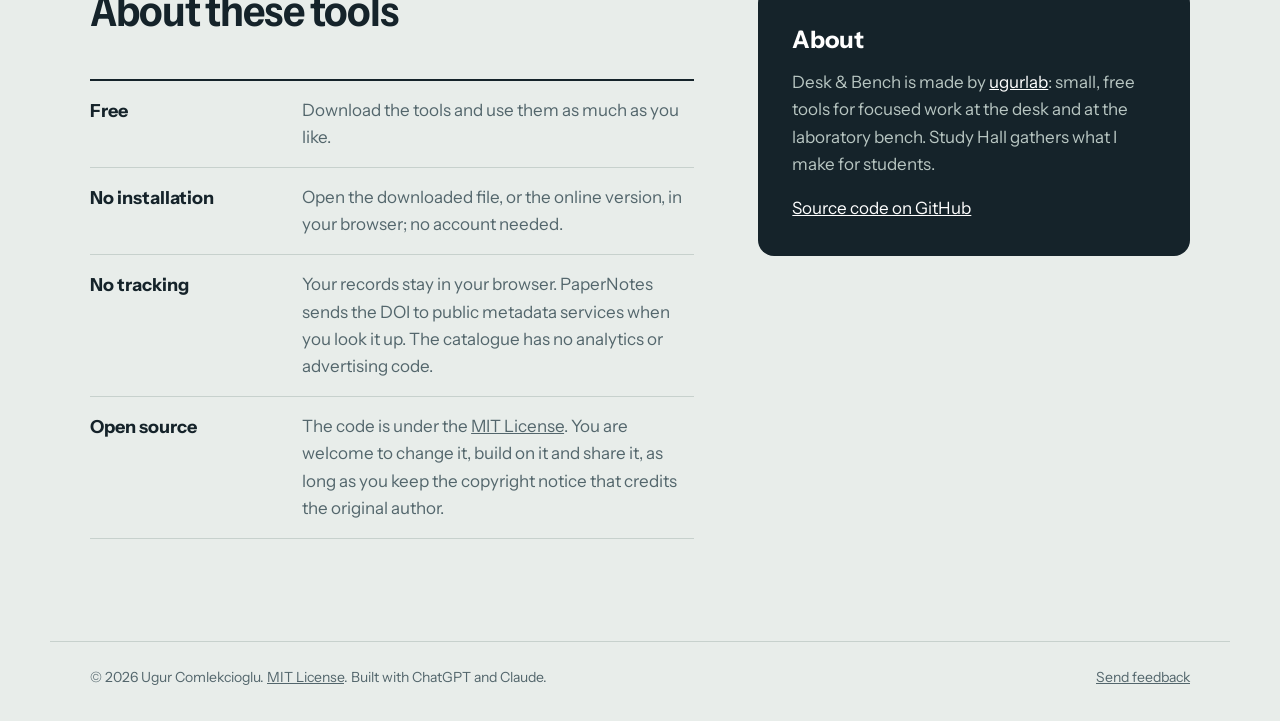
==== commit c3add182: "Add PaperNotes to the Desk shelf" ====
--- a/index.html
+++ b/index.html
@@ -44,6 +44,13 @@
               <a class="btn primary" href="https://github.com/ugurlab/task-board/releases/download/v1.3.0/task-board-1.3.0.zip"><svg viewBox="0 0 24 24" fill="none" stroke="currentColor" stroke-width="2.2" stroke-linecap="round" stroke-linejoin="round" aria-hidden="true"><path d="M12 4v11"/><path d="m7 10 5 5 5-5"/><path d="M5 20h14"/></svg>Download ZIP</a>
               <a class="btn" href="/task-board/">Details</a>
             </div>
+          </div>
+        </article>
+        <article class="tool">
+          <div class="tool-body">
+            <div class="tool-top"><h3><a href="/papernotes/" style="text-decoration:none">PaperNotes</a></h3><span class="version">Version 1.0.0</span></div>
+            <p>Save articles, notes and quotations by writing section. Look up DOI details and back up your archive as JSON.</p>
+            <div class="actions"><a class="btn primary" href="/papernotes/app/">Open PaperNotes</a><a class="btn" href="/papernotes/">Details</a></div>
           </div>
         </article>
       </div>
@@ -111,7 +118,7 @@
 <section class="section wrap two" id="about">
   <div aria-labelledby="pr-h">
     <div class="section-head"><h2 id="pr-h">About these tools</h2></div>
-    <ul class="principles"><li><strong>Free</strong><span>Download the tools and use them as much as you like.</span></li><li><strong>No installation</strong><span>Open the downloaded file, or the online version, in your browser; no account needed.</span></li><li><strong>No tracking</strong><span>The tools send nothing over the internet; your data stays in the browser on your own device. This website has no analytics or advertising code either.</span></li><li><strong>Open source</strong><span>The code is under the <a href="https://github.com/ugurlab/desk-and-bench/blob/main/LICENSE">MIT License</a>. You are welcome to change it, build on it and share it, as long as you keep the copyright notice that credits the original author.</span></li></ul>
+    <ul class="principles"><li><strong>Free</strong><span>Download the tools and use them as much as you like.</span></li><li><strong>No installation</strong><span>Open the downloaded file, or the online version, in your browser; no account needed.</span></li><li><strong>No tracking</strong><span>Your records stay in your browser. PaperNotes sends the DOI to public metadata services when you look it up. The catalogue has no analytics or advertising code.</span></li><li><strong>Open source</strong><span>The code is under the <a href="https://github.com/ugurlab/desk-and-bench/blob/main/LICENSE">MIT License</a>. You are welcome to change it, build on it and share it, as long as you keep the copyright notice that credits the original author.</span></li></ul>
   </div>
   <aside class="about" aria-labelledby="about-h">
     <h2 id="about-h">About</h2>
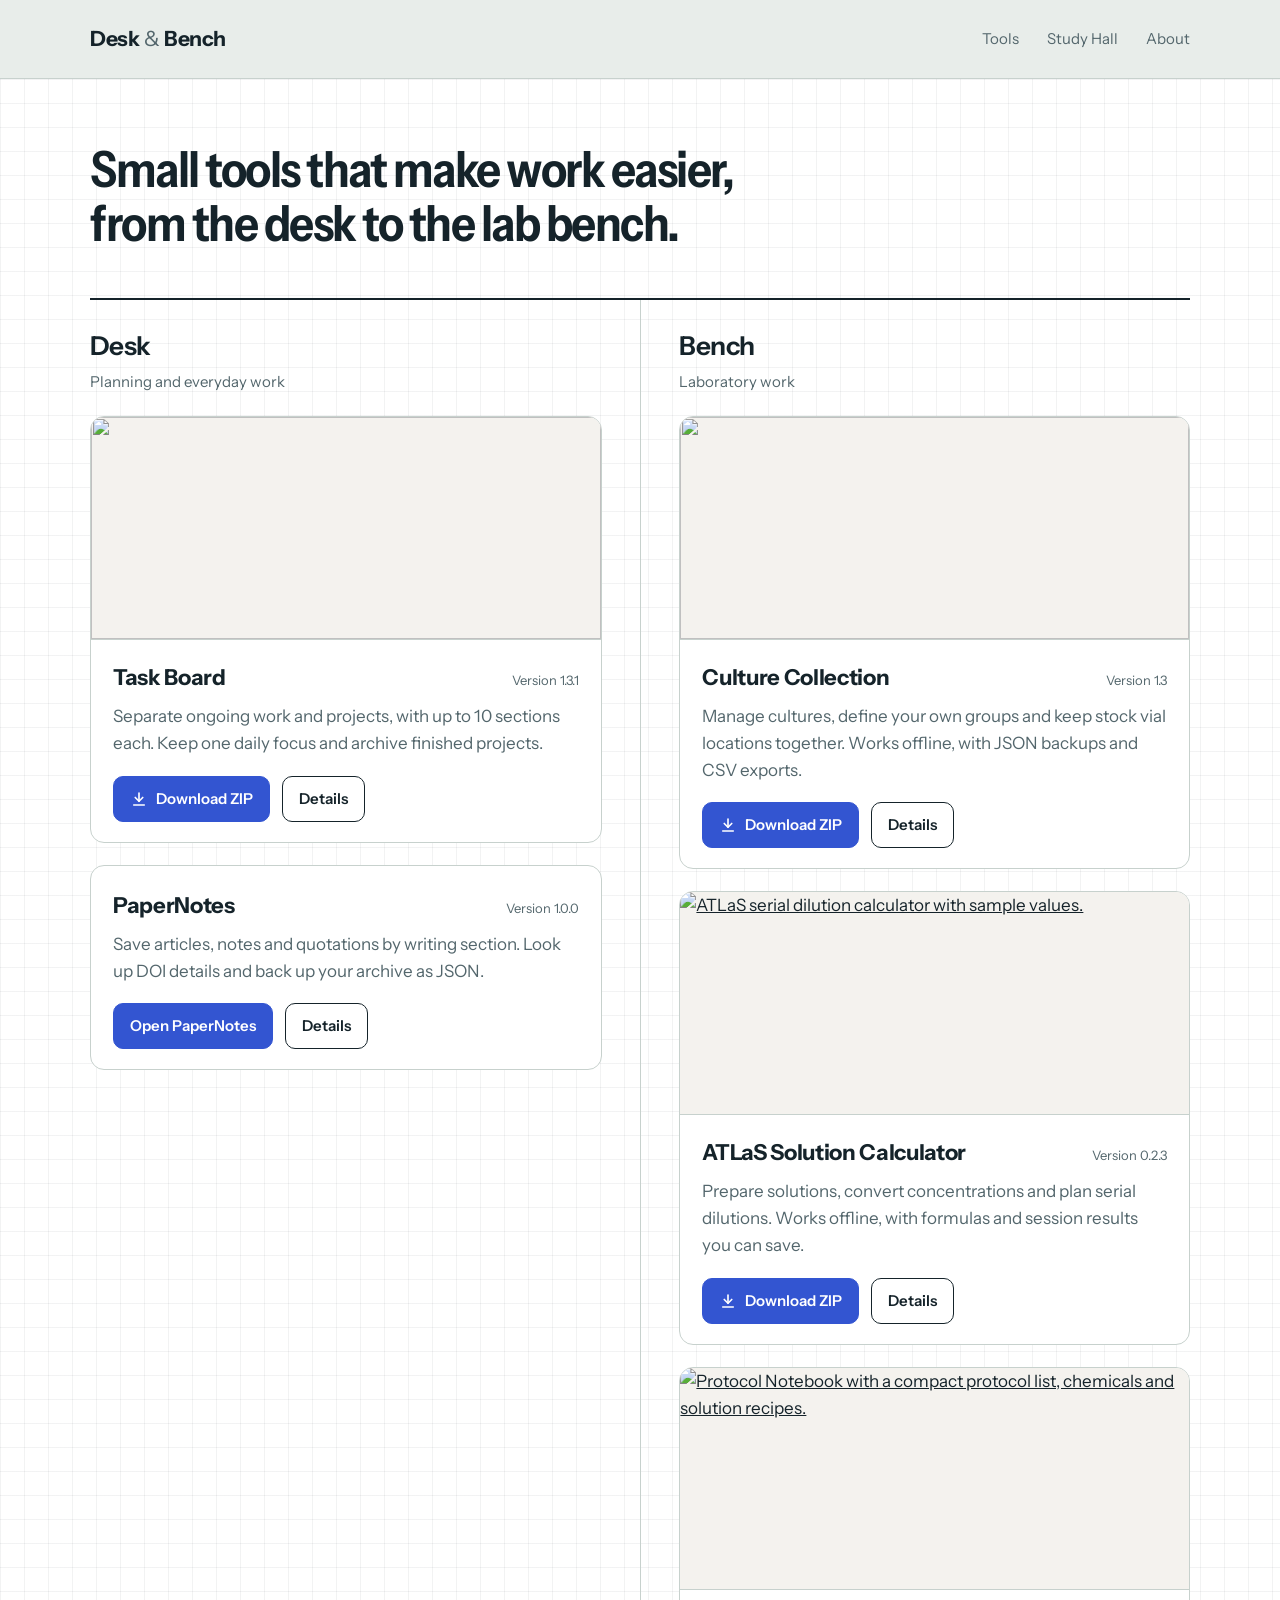
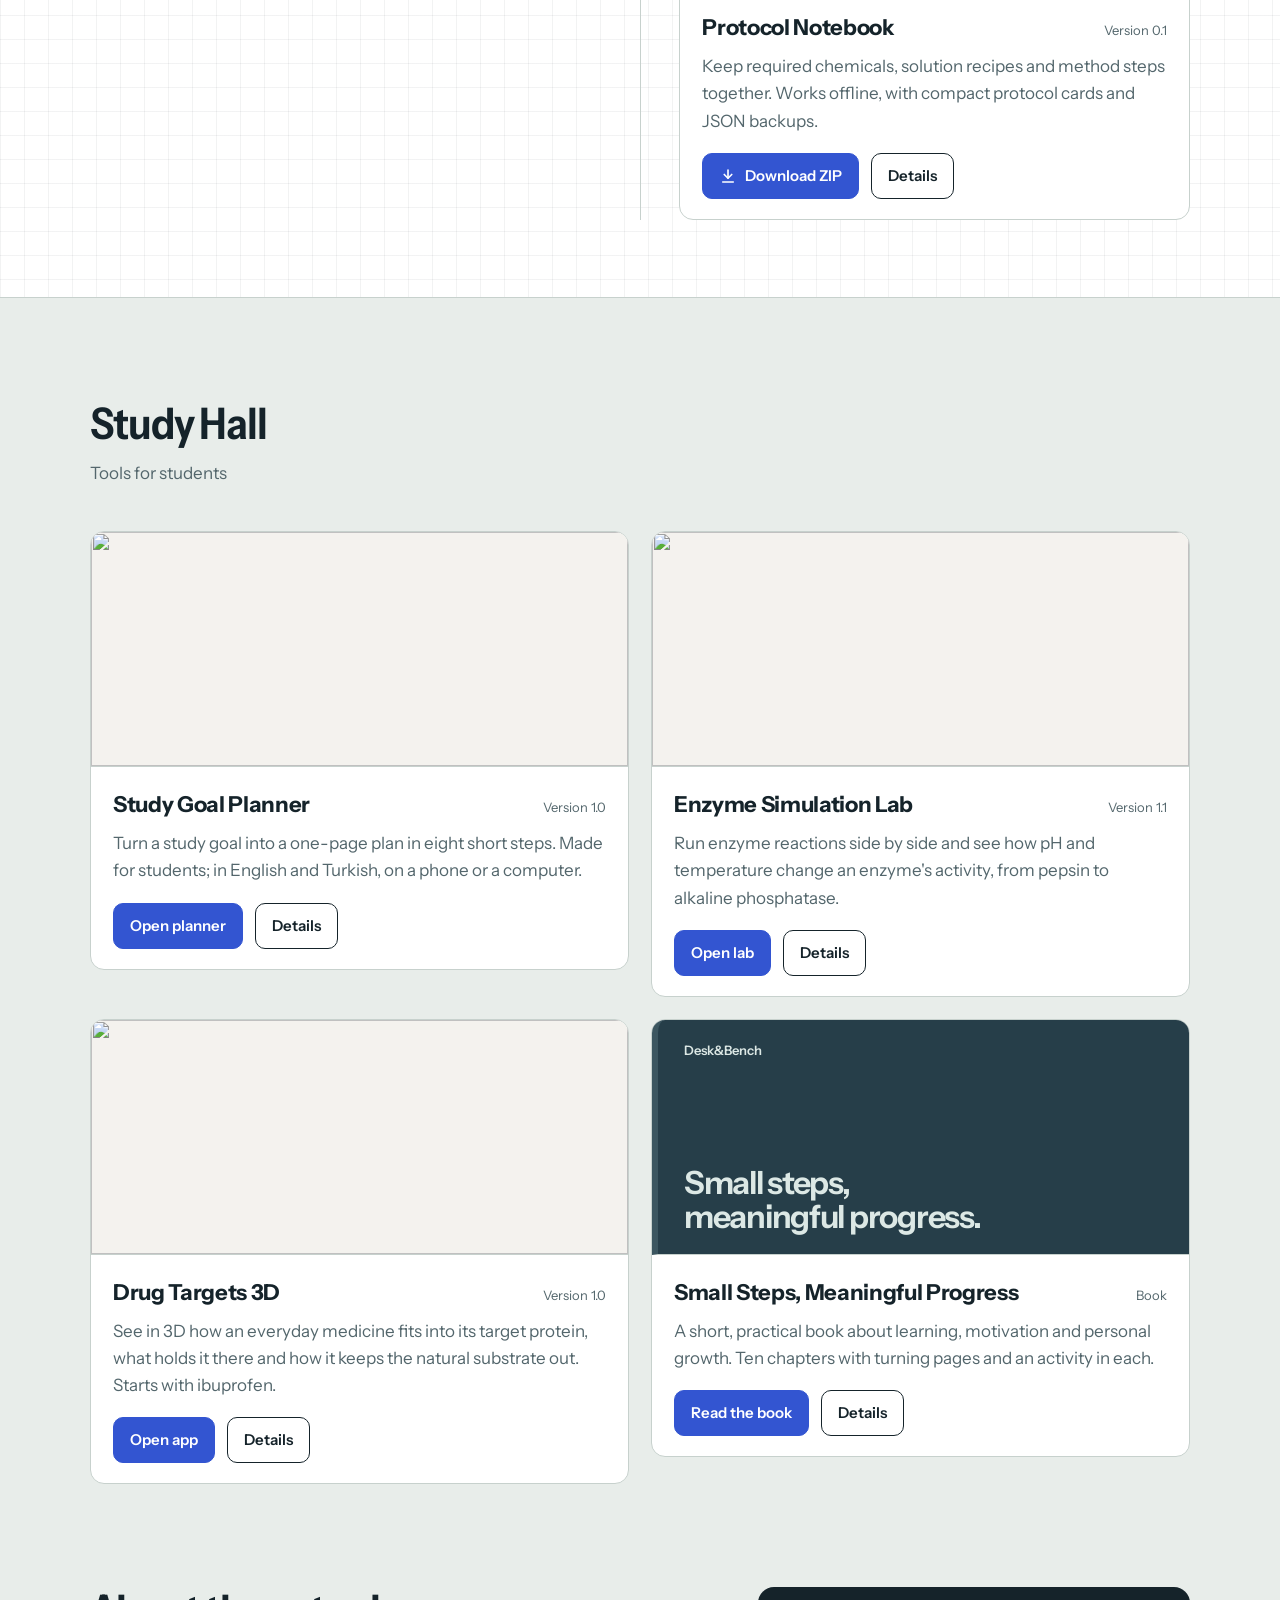
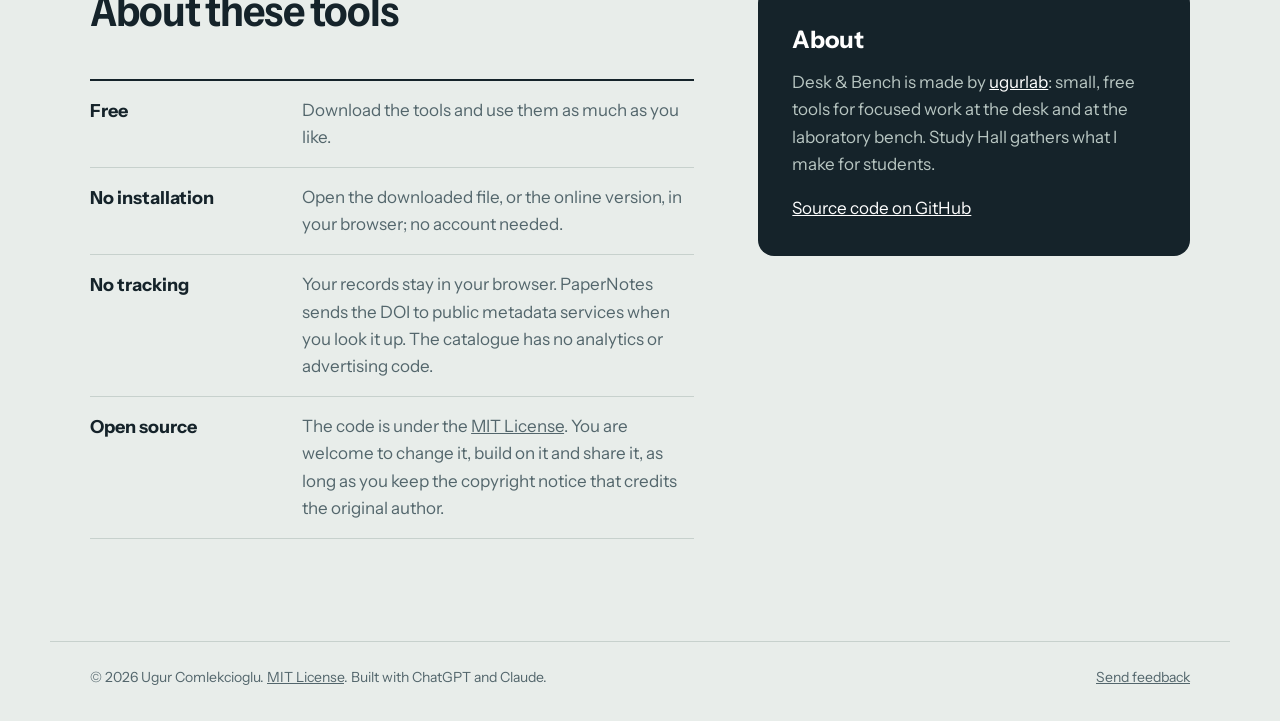
==== commit af141a6c: "Update Task Board download to 1.3.1" ====
--- a/index.html
+++ b/index.html
@@ -38,10 +38,10 @@
         <article class="tool">
           <a class="thumb" href="/task-board/" tabindex="-1" aria-hidden="true"><img src="/task-board/assets/board-1.3.0-1200.webp" width="1200" height="725" alt="" loading="lazy"></a>
           <div class="tool-body">
-            <div class="tool-top"><h3><a href="/task-board/" style="text-decoration:none">Task Board</a></h3><span class="version">Version 1.3.0</span></div>
+            <div class="tool-top"><h3><a href="/task-board/" style="text-decoration:none">Task Board</a></h3><span class="version">Version 1.3.1</span></div>
             <p>Separate ongoing work and projects, with up to 10 sections each. Keep one daily focus and archive finished projects.</p>
             <div class="actions">
-              <a class="btn primary" href="https://github.com/ugurlab/task-board/releases/download/v1.3.0/task-board-1.3.0.zip"><svg viewBox="0 0 24 24" fill="none" stroke="currentColor" stroke-width="2.2" stroke-linecap="round" stroke-linejoin="round" aria-hidden="true"><path d="M12 4v11"/><path d="m7 10 5 5 5-5"/><path d="M5 20h14"/></svg>Download ZIP</a>
+              <a class="btn primary" href="https://github.com/ugurlab/task-board/releases/download/v1.3.1/task-board-1.3.1.zip"><svg viewBox="0 0 24 24" fill="none" stroke="currentColor" stroke-width="2.2" stroke-linecap="round" stroke-linejoin="round" aria-hidden="true"><path d="M12 4v11"/><path d="m7 10 5 5 5-5"/><path d="M5 20h14"/></svg>Download ZIP</a>
               <a class="btn" href="/task-board/">Details</a>
             </div>
           </div>
